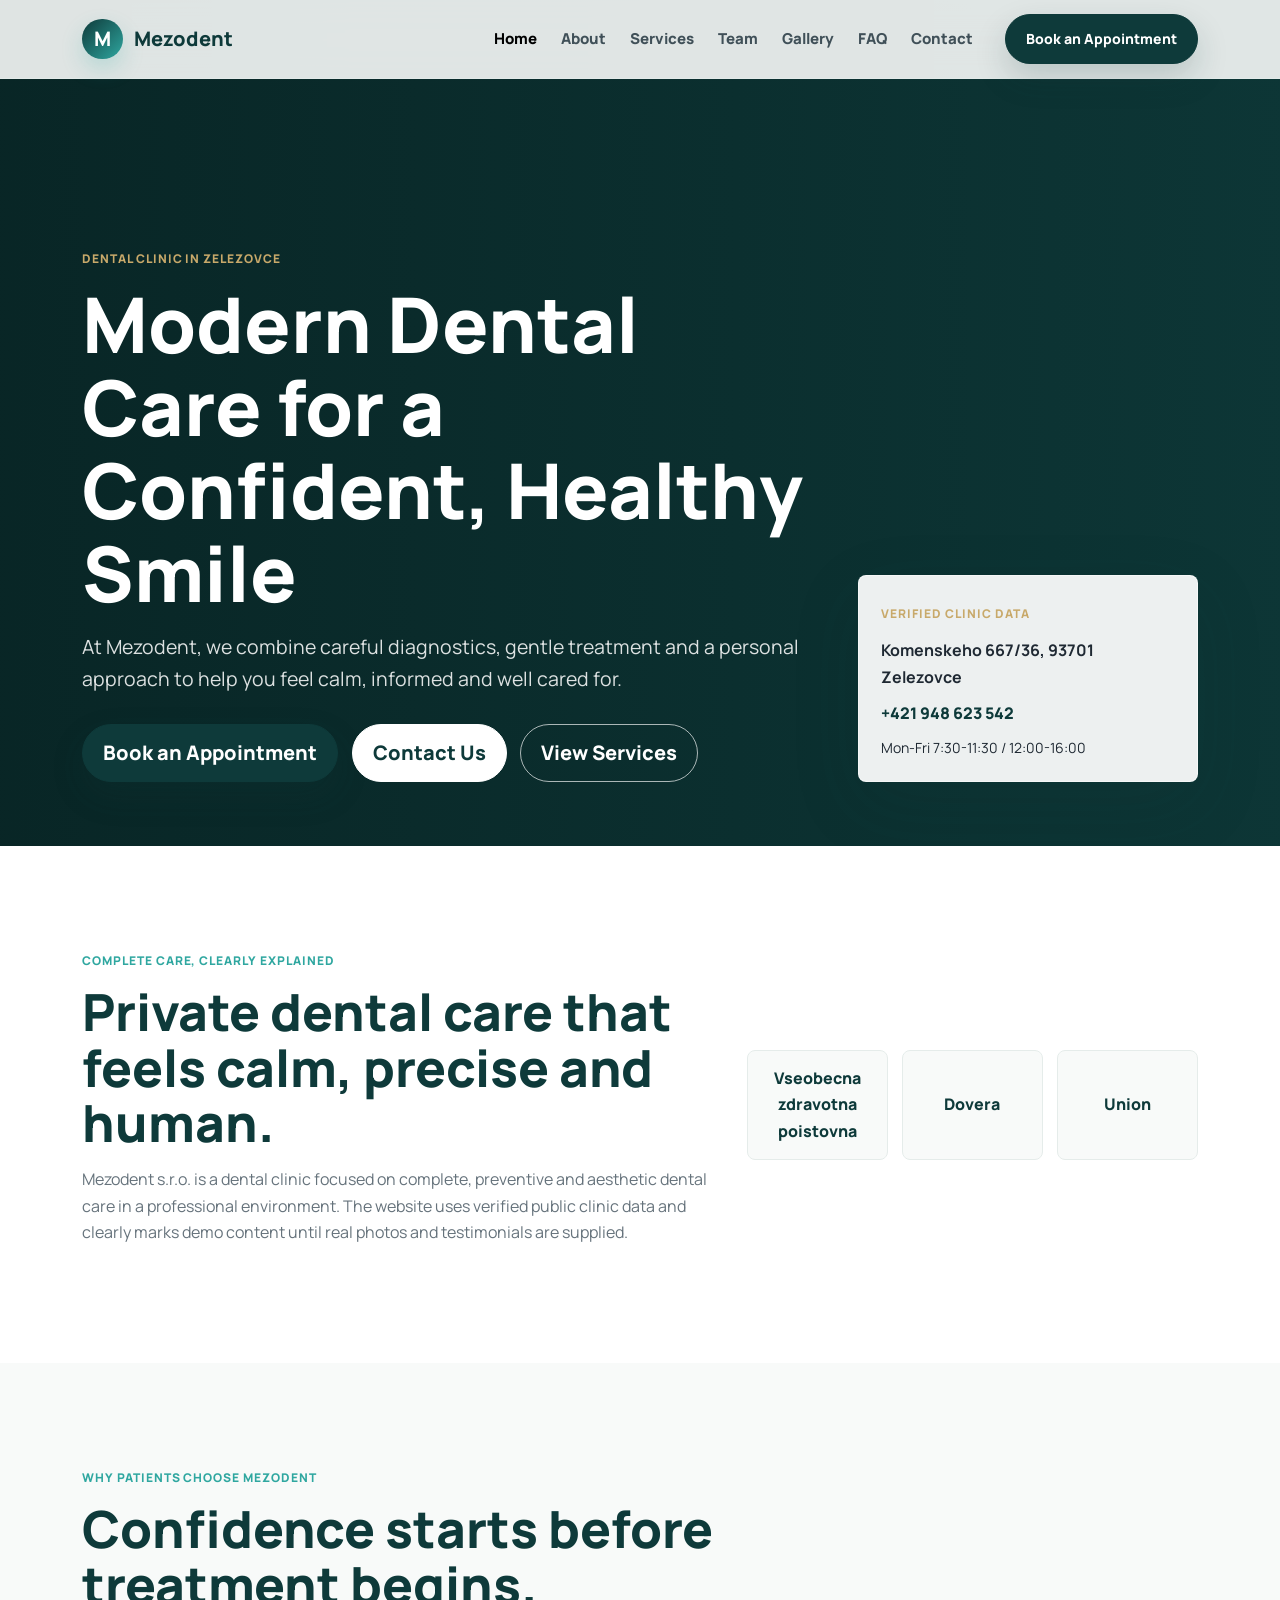
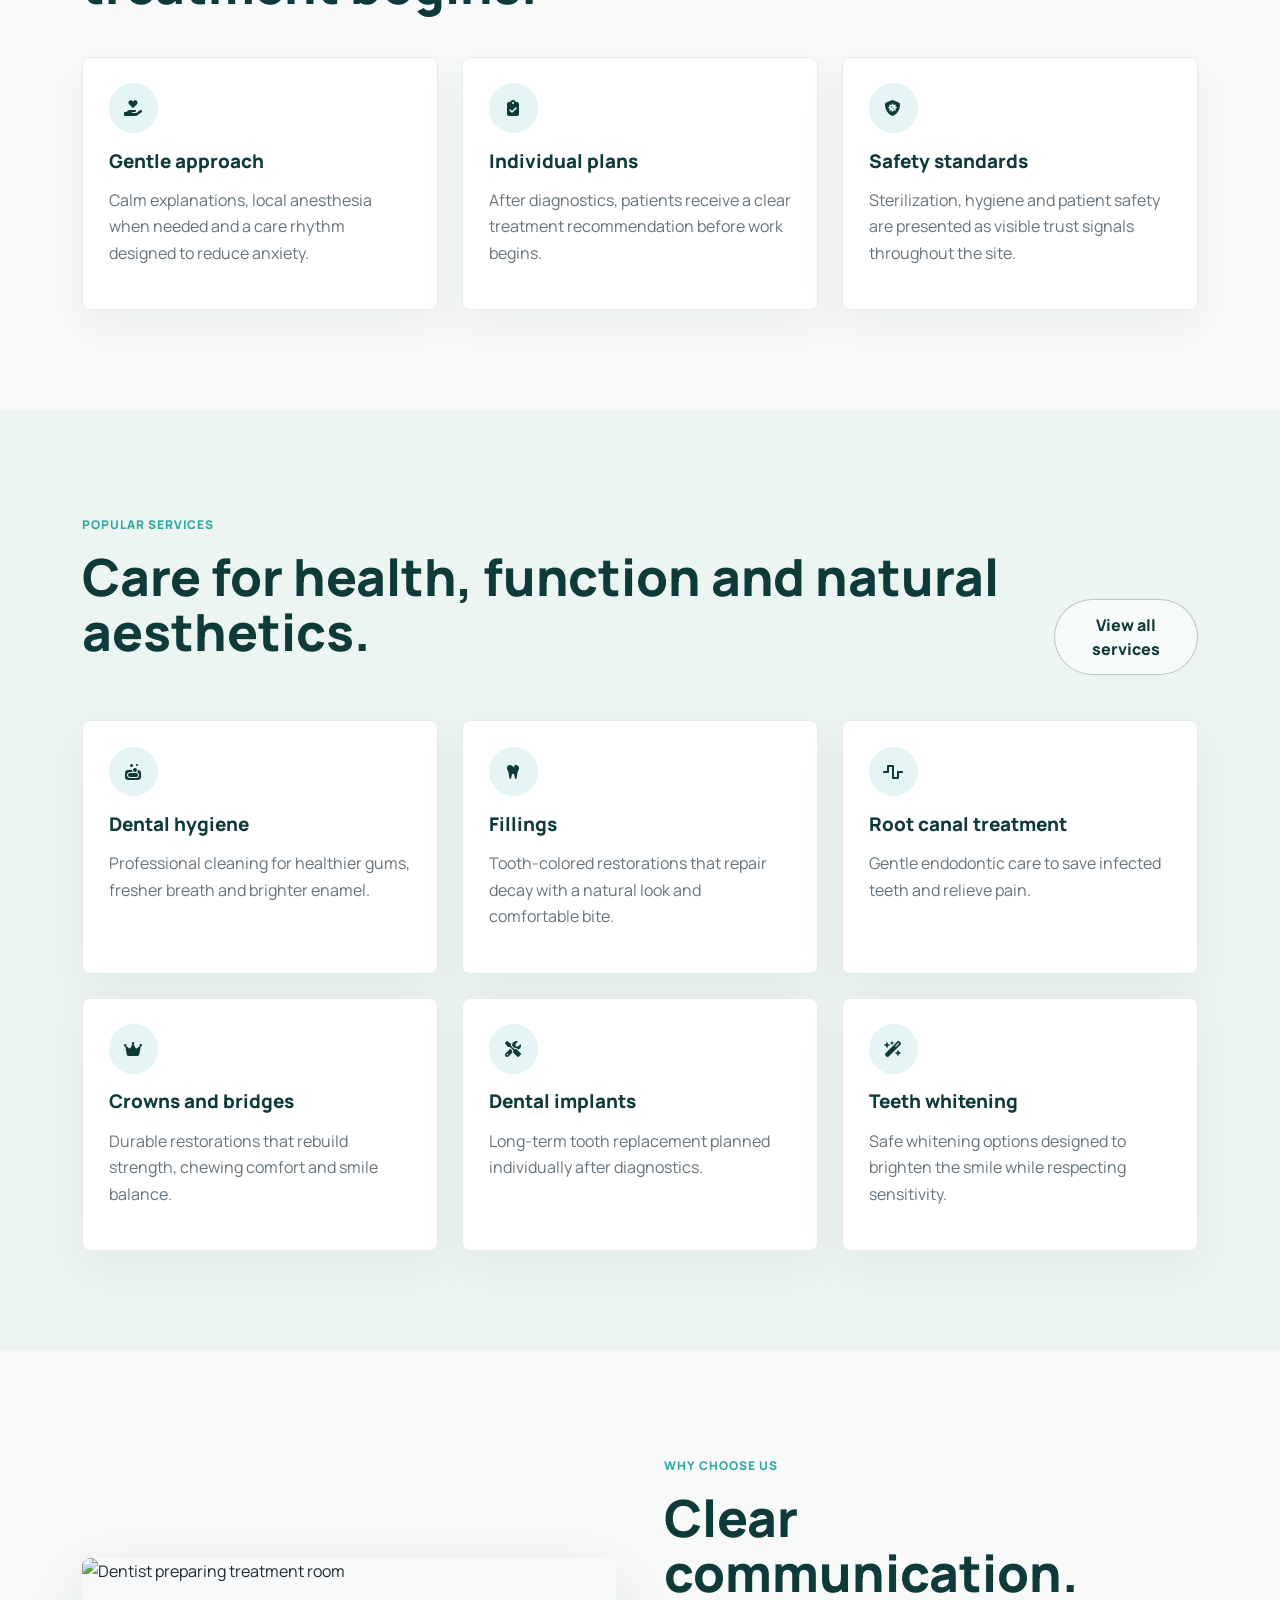
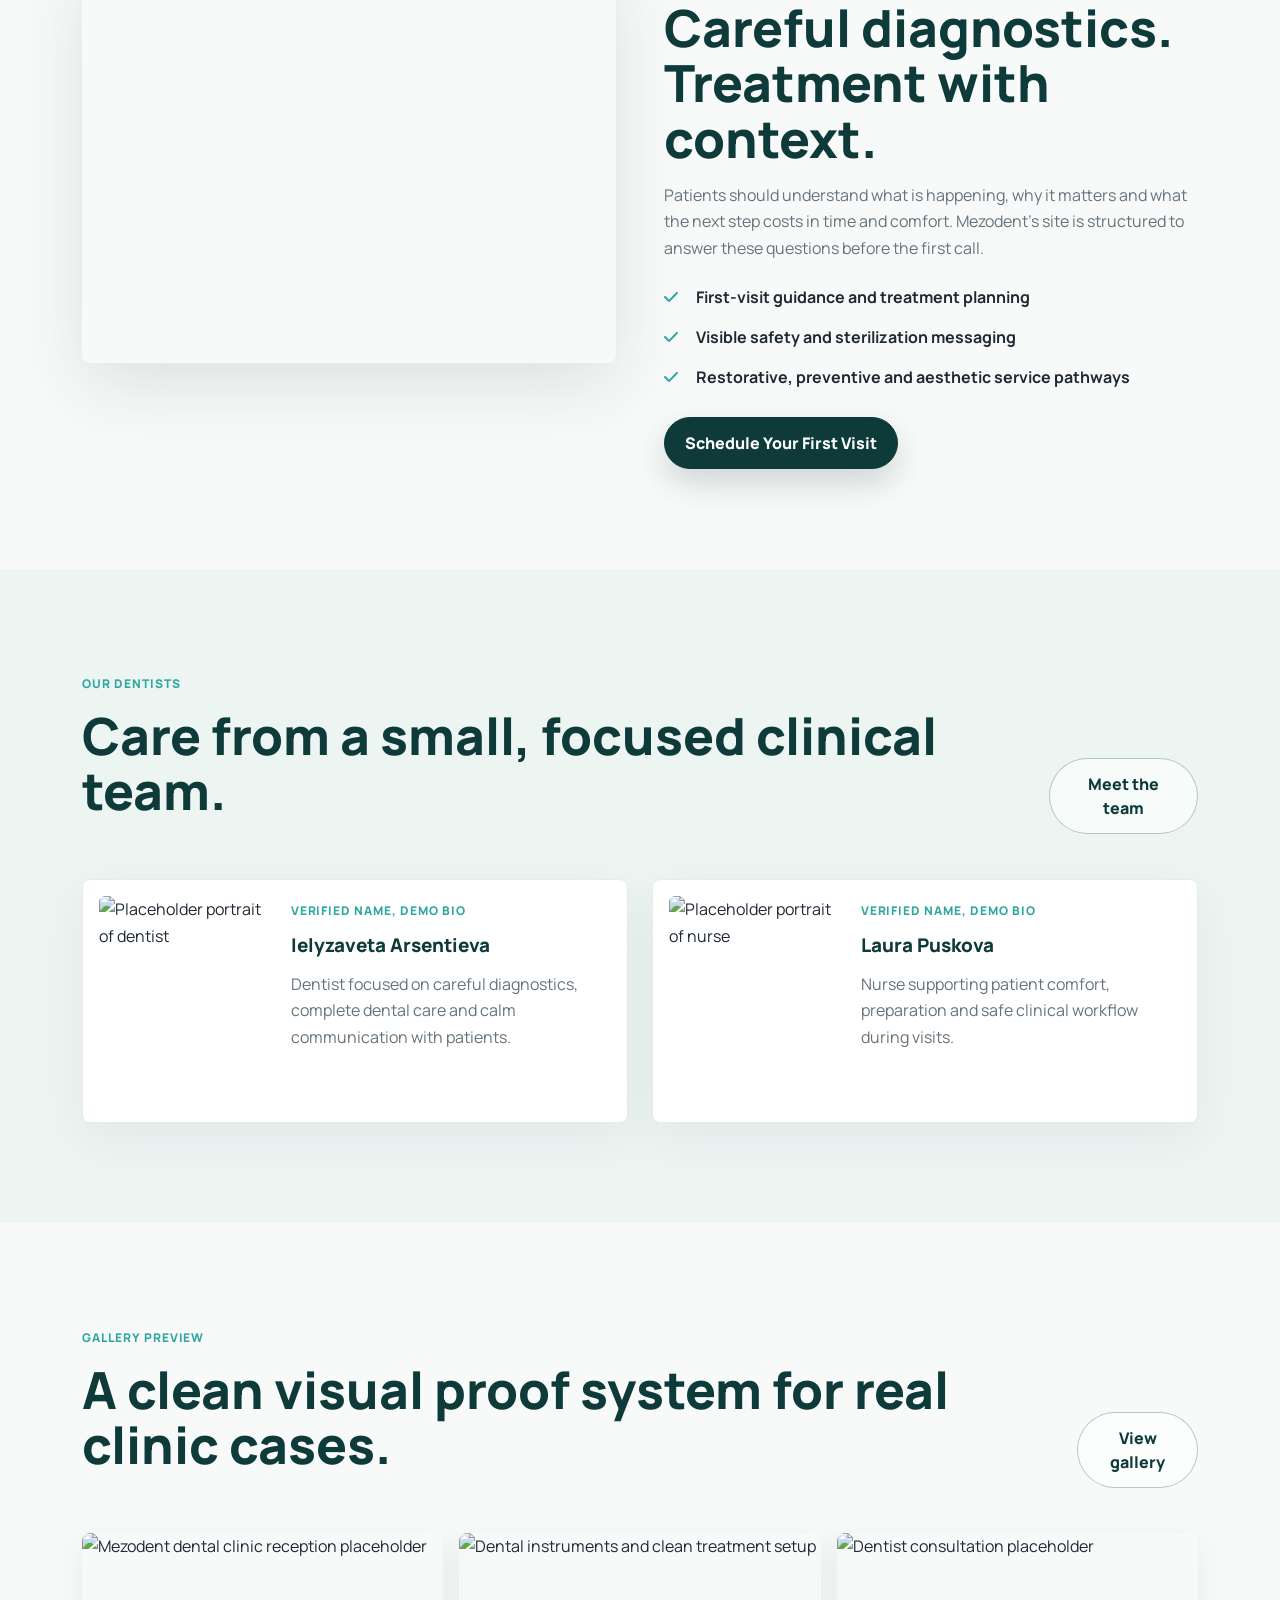
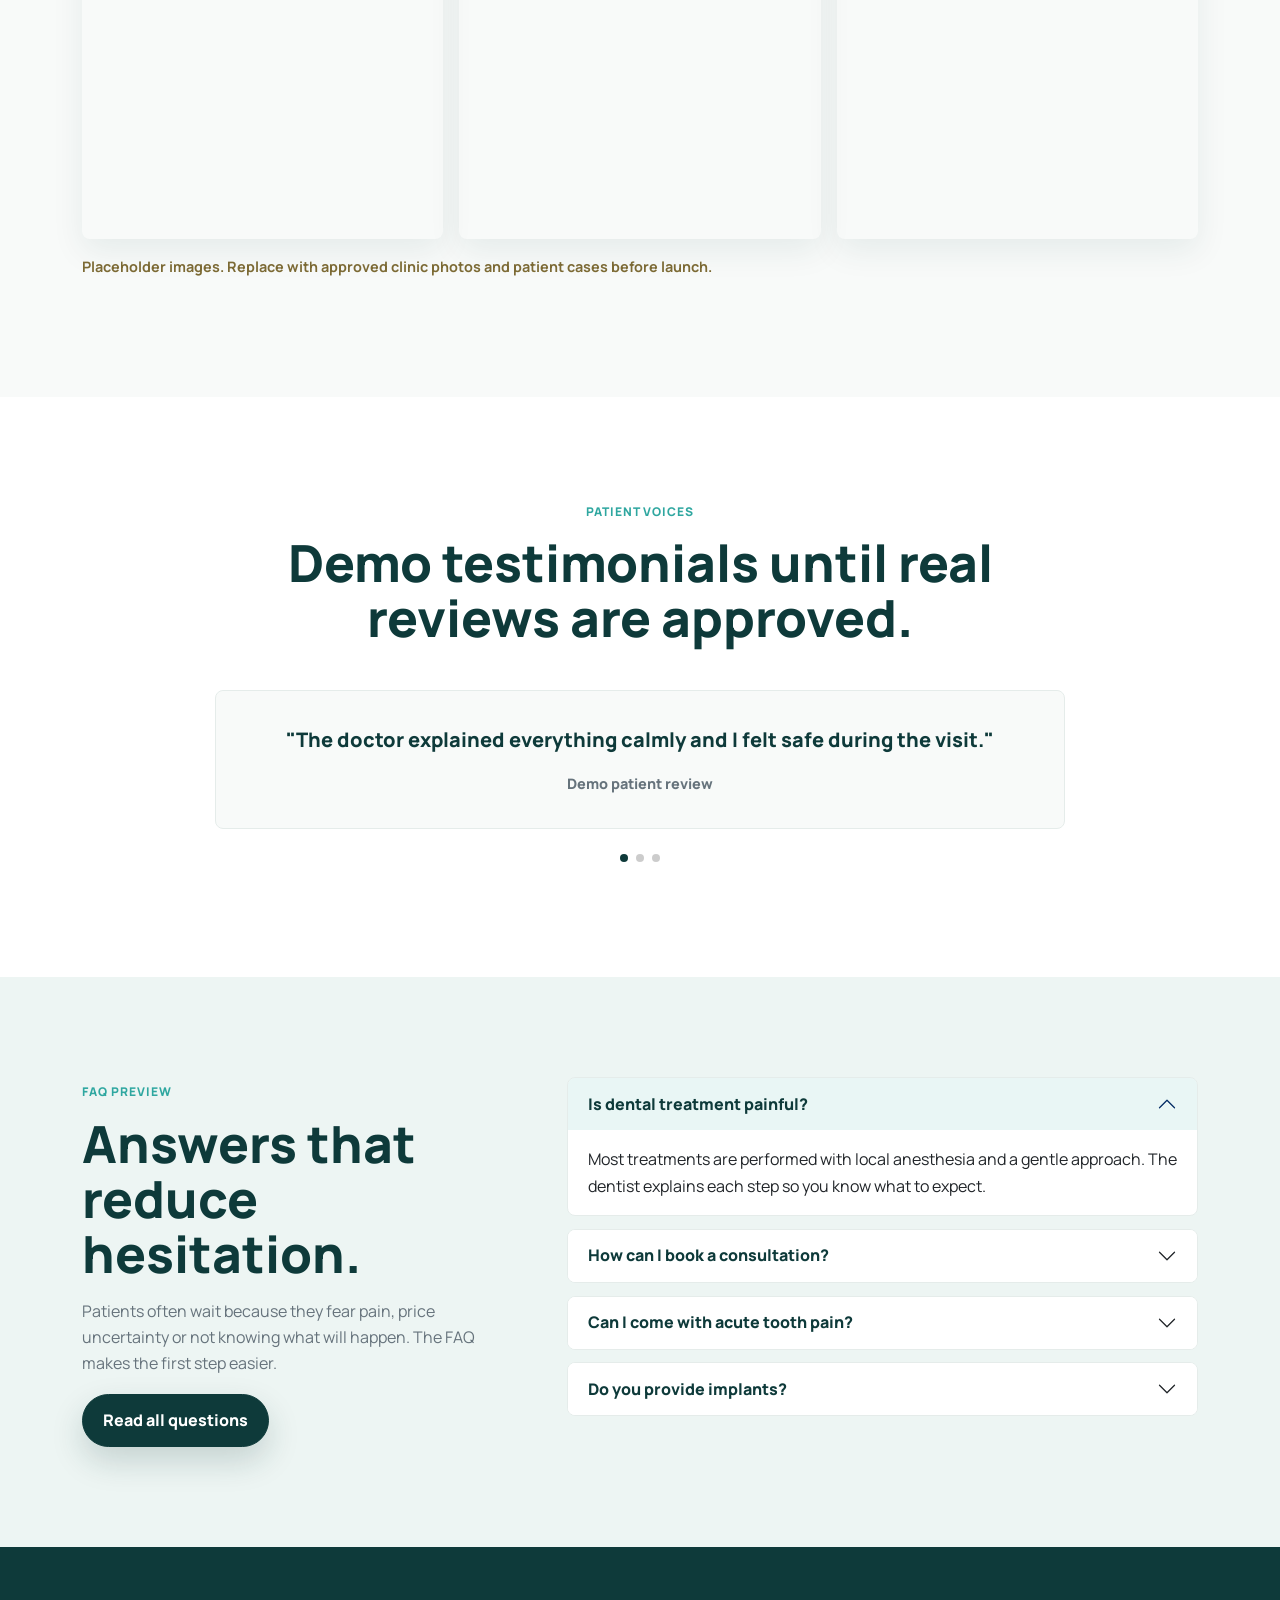
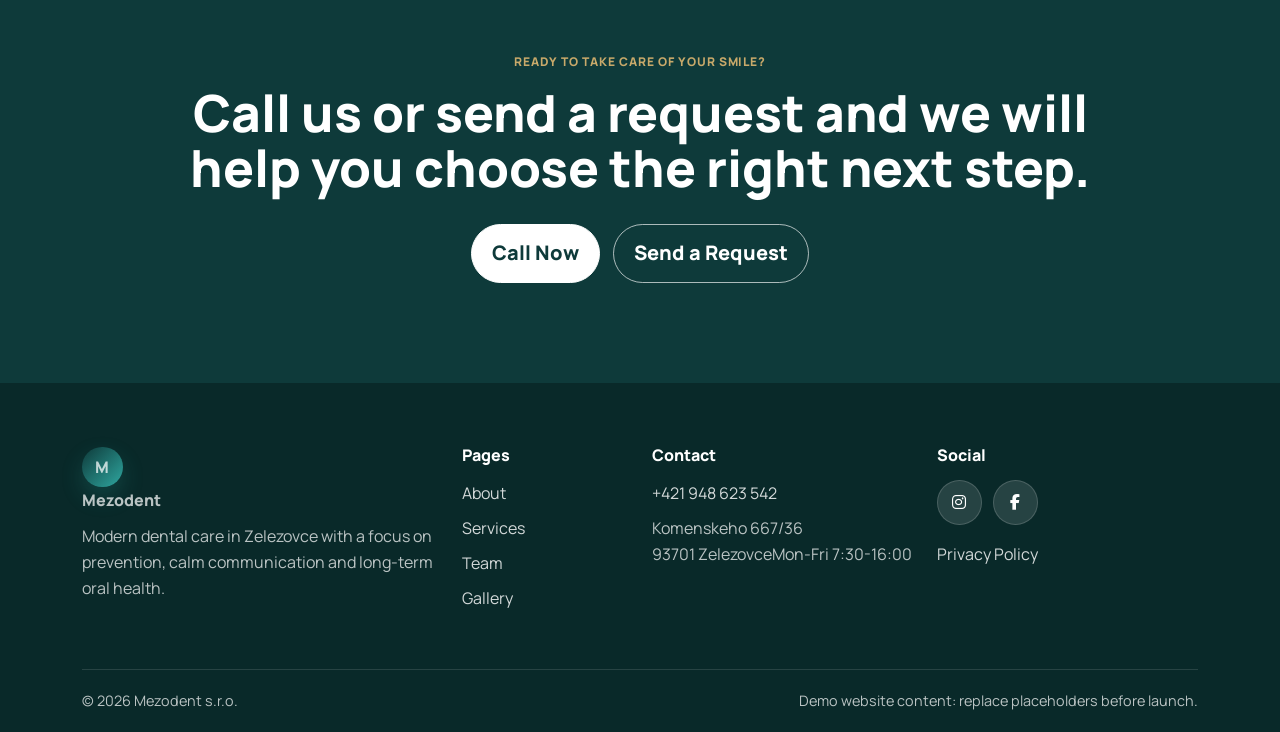
==== index.html @ a756b9d3 "init" ====
<!doctype html>
<html lang="en">
<head>
  <meta charset="utf-8">
  <meta name="viewport" content="width=device-width, initial-scale=1">
  <title>Mezodent s.r.o. | Modern Dental Clinic in Zelezovce</title>
  <meta name="description" content="Professional dental care at Mezodent s.r.o. in Zelezovce. Preventive dentistry, hygiene, fillings, root canal treatment, crowns, prosthetics and consultations. Book your appointment.">
  <meta name="keywords" content="dentist Zelezovce, dental clinic Zelezovce, Mezodent, zubar Zelezovce, dental hygiene, dental implants, root canal treatment">
  <link rel="preconnect" href="https://fonts.googleapis.com">
  <link rel="preconnect" href="https://fonts.gstatic.com" crossorigin>
  <link href="https://fonts.googleapis.com/css2?family=Manrope:wght@400;500;600;700;800&family=Playfair+Display:wght@600;700&display=swap" rel="stylesheet">
  <link href="https://cdn.jsdelivr.net/npm/bootstrap@5.3.3/dist/css/bootstrap.min.css" rel="stylesheet">
  <link href="https://cdnjs.cloudflare.com/ajax/libs/font-awesome/6.5.2/css/all.min.css" rel="stylesheet">
  <link href="https://unpkg.com/aos@2.3.1/dist/aos.css" rel="stylesheet">
  <link href="https://cdn.jsdelivr.net/npm/swiper@11/swiper-bundle.min.css" rel="stylesheet">
  <link href="assets/css/style.css" rel="stylesheet">
  <script type="application/ld+json">
  {
    "@context": "https://schema.org",
    "@type": "Dentist",
    "name": "Mezodent s.r.o.",
    "image": "https://images.unsplash.com/photo-1629909613654-28e377c37b09?auto=format&fit=crop&w=1200&q=80",
    "telephone": "+421948623542",
    "url": "https://example.com/",
    "sameAs": [
      "https://www.instagram.com/mezodent_s.r.o/",
      "https://www.facebook.com/mezodent.sk"
    ],
    "address": {
      "@type": "PostalAddress",
      "streetAddress": "Komenskeho 667/36",
      "addressLocality": "Zelezovce",
      "postalCode": "93701",
      "addressCountry": "SK"
    },
    "openingHours": "Mo-Fr 07:30-11:30, Mo-Fr 12:00-16:00",
    "medicalSpecialty": "Dentistry"
  }
  </script>
</head>
<body>
  <nav class="navbar navbar-expand-lg fixed-top clinic-nav" aria-label="Main navigation">
    <div class="container">
      <a class="navbar-brand brand-mark" href="index.html" aria-label="Mezodent home">
        <span class="brand-icon">M</span><span>Mezodent</span>
      </a>
      <button class="navbar-toggler" type="button" data-bs-toggle="offcanvas" data-bs-target="#mobileMenu" aria-controls="mobileMenu" aria-label="Open menu">
        <span class="navbar-toggler-icon"></span>
      </button>
      <div class="collapse navbar-collapse">
        <ul class="navbar-nav ms-auto align-items-lg-center gap-lg-2">
          <li class="nav-item"><a class="nav-link active" href="index.html">Home</a></li>
          <li class="nav-item"><a class="nav-link" href="about.html">About</a></li>
          <li class="nav-item"><a class="nav-link" href="services.html">Services</a></li>
          <li class="nav-item"><a class="nav-link" href="team.html">Team</a></li>
          <li class="nav-item"><a class="nav-link" href="gallery.html">Gallery</a></li>
          <li class="nav-item"><a class="nav-link" href="faq.html">FAQ</a></li>
          <li class="nav-item"><a class="nav-link" href="contact.html">Contact</a></li>
          <li class="nav-item ms-lg-3"><a class="btn btn-primary btn-sm" href="contact.html#appointment">Book an Appointment</a></li>
        </ul>
      </div>
    </div>
  </nav>

  <div class="offcanvas offcanvas-end" tabindex="-1" id="mobileMenu" aria-labelledby="mobileMenuLabel">
    <div class="offcanvas-header">
      <h2 class="offcanvas-title h5" id="mobileMenuLabel">Mezodent</h2>
      <button type="button" class="btn-close" data-bs-dismiss="offcanvas" aria-label="Close"></button>
    </div>
    <div class="offcanvas-body mobile-links">
      <a href="index.html">Home</a><a href="about.html">About</a><a href="services.html">Services</a><a href="team.html">Team</a><a href="gallery.html">Gallery</a><a href="faq.html">FAQ</a><a href="contact.html">Contact</a>
      <a class="btn btn-primary w-100 mt-3" href="contact.html#appointment">Book an Appointment</a>
    </div>
  </div>

  <header class="hero">
    <div class="hero-media" role="img" aria-label="Bright modern dental clinic treatment room"></div>
    <div class="container hero-content">
      <div class="row align-items-end g-5">
        <div class="col-lg-8" data-aos="fade-up">
          <span class="eyebrow">Dental clinic in Zelezovce</span>
          <h1>Modern Dental Care for a Confident, Healthy Smile</h1>
          <p>At Mezodent, we combine careful diagnostics, gentle treatment and a personal approach to help you feel calm, informed and well cared for.</p>
          <div class="hero-actions">
            <a class="btn btn-primary btn-lg" href="contact.html#appointment">Book an Appointment</a>
            <a class="btn btn-light btn-lg" href="contact.html">Contact Us</a>
            <a class="btn btn-outline-light btn-lg" href="services.html">View Services</a>
          </div>
        </div>
        <div class="col-lg-4" data-aos="fade-left" data-aos-delay="150">
          <div class="hero-panel">
            <span class="panel-label">Verified clinic data</span>
            <strong>Komenskeho 667/36, 93701 Zelezovce</strong>
            <a href="tel:+421948623542">+421 948 623 542</a>
            <small>Mon-Fri 7:30-11:30 / 12:00-16:00</small>
          </div>
        </div>
      </div>
    </div>
  </header>

  <main>
    <section class="section intro-strip">
      <div class="container">
        <div class="row align-items-center g-4">
          <div class="col-lg-7" data-aos="fade-up">
            <span class="eyebrow dark">Complete care, clearly explained</span>
            <h2>Private dental care that feels calm, precise and human.</h2>
            <p>Mezodent s.r.o. is a dental clinic focused on complete, preventive and aesthetic dental care in a professional environment. The website uses verified public clinic data and clearly marks demo content until real photos and testimonials are supplied.</p>
          </div>
          <div class="col-lg-5">
            <div class="trust-row" data-aos="fade-up" data-aos-delay="100">
              <span>Vseobecna zdravotna poistovna</span>
              <span>Dovera</span>
              <span>Union</span>
            </div>
          </div>
        </div>
      </div>
    </section>

    <section class="section">
      <div class="container">
        <div class="section-heading" data-aos="fade-up">
          <span class="eyebrow dark">Why patients choose Mezodent</span>
          <h2>Confidence starts before treatment begins.</h2>
        </div>
        <div class="row g-4">
          <div class="col-md-6 col-xl-4" data-aos="fade-up"><div class="feature-card"><i class="fa-solid fa-hand-holding-heart"></i><h3>Gentle approach</h3><p>Calm explanations, local anesthesia when needed and a care rhythm designed to reduce anxiety.</p></div></div>
          <div class="col-md-6 col-xl-4" data-aos="fade-up" data-aos-delay="75"><div class="feature-card"><i class="fa-solid fa-clipboard-check"></i><h3>Individual plans</h3><p>After diagnostics, patients receive a clear treatment recommendation before work begins.</p></div></div>
          <div class="col-md-6 col-xl-4" data-aos="fade-up" data-aos-delay="150"><div class="feature-card"><i class="fa-solid fa-shield-virus"></i><h3>Safety standards</h3><p>Sterilization, hygiene and patient safety are presented as visible trust signals throughout the site.</p></div></div>
        </div>
      </div>
    </section>

    <section class="section soft-bg">
      <div class="container">
        <div class="section-heading with-action" data-aos="fade-up">
          <div>
            <span class="eyebrow dark">Popular services</span>
            <h2>Care for health, function and natural aesthetics.</h2>
          </div>
          <a class="btn btn-outline-primary" href="services.html">View all services</a>
        </div>
        <div class="row g-4">
          <div class="col-md-6 col-lg-4" data-aos="fade-up"><a class="service-card" href="services.html#dental-hygiene"><i class="fa-solid fa-soap"></i><h3>Dental hygiene</h3><p>Professional cleaning for healthier gums, fresher breath and brighter enamel.</p></a></div>
          <div class="col-md-6 col-lg-4" data-aos="fade-up" data-aos-delay="70"><a class="service-card" href="services.html#fillings"><i class="fa-solid fa-tooth"></i><h3>Fillings</h3><p>Tooth-colored restorations that repair decay with a natural look and comfortable bite.</p></a></div>
          <div class="col-md-6 col-lg-4" data-aos="fade-up" data-aos-delay="140"><a class="service-card" href="services.html#root-canal-treatment"><i class="fa-solid fa-wave-square"></i><h3>Root canal treatment</h3><p>Gentle endodontic care to save infected teeth and relieve pain.</p></a></div>
          <div class="col-md-6 col-lg-4" data-aos="fade-up"><a class="service-card" href="services.html#dental-crowns"><i class="fa-solid fa-crown"></i><h3>Crowns and bridges</h3><p>Durable restorations that rebuild strength, chewing comfort and smile balance.</p></a></div>
          <div class="col-md-6 col-lg-4" data-aos="fade-up" data-aos-delay="70"><a class="service-card" href="services.html#dental-implants"><i class="fa-solid fa-screwdriver-wrench"></i><h3>Dental implants</h3><p>Long-term tooth replacement planned individually after diagnostics.</p></a></div>
          <div class="col-md-6 col-lg-4" data-aos="fade-up" data-aos-delay="140"><a class="service-card" href="services.html#teeth-whitening"><i class="fa-solid fa-wand-magic-sparkles"></i><h3>Teeth whitening</h3><p>Safe whitening options designed to brighten the smile while respecting sensitivity.</p></a></div>
        </div>
      </div>
    </section>

    <section class="section split-section">
      <div class="container">
        <div class="row align-items-center g-5">
          <div class="col-lg-6" data-aos="fade-right">
            <img class="rounded-media" src="https://images.unsplash.com/photo-1606811971618-4486d14f3f99?auto=format&fit=crop&w=1200&q=80" alt="Dentist preparing treatment room">
          </div>
          <div class="col-lg-6" data-aos="fade-left">
            <span class="eyebrow dark">Why choose us</span>
            <h2>Clear communication. Careful diagnostics. Treatment with context.</h2>
            <p>Patients should understand what is happening, why it matters and what the next step costs in time and comfort. Mezodent's site is structured to answer these questions before the first call.</p>
            <ul class="check-list">
              <li>First-visit guidance and treatment planning</li>
              <li>Visible safety and sterilization messaging</li>
              <li>Restorative, preventive and aesthetic service pathways</li>
            </ul>
            <a class="btn btn-primary" href="contact.html#appointment">Schedule Your First Visit</a>
          </div>
        </div>
      </div>
    </section>

    <section class="section soft-bg">
      <div class="container">
        <div class="section-heading with-action" data-aos="fade-up">
          <div>
            <span class="eyebrow dark">Our dentists</span>
            <h2>Care from a small, focused clinical team.</h2>
          </div>
          <a class="btn btn-outline-primary" href="team.html">Meet the team</a>
        </div>
        <div class="row g-4">
          <div class="col-md-6" data-aos="fade-up">
            <article class="doctor-card">
              <img src="https://images.unsplash.com/photo-1622253692010-333f2da6031d?auto=format&fit=crop&w=900&q=80" alt="Placeholder portrait of dentist">
              <div><span class="tag">Verified name, demo bio</span><h3>Ielyzaveta Arsentieva</h3><p>Dentist focused on careful diagnostics, complete dental care and calm communication with patients.</p></div>
            </article>
          </div>
          <div class="col-md-6" data-aos="fade-up" data-aos-delay="90">
            <article class="doctor-card">
              <img src="https://images.unsplash.com/photo-1582750433449-648ed127bb54?auto=format&fit=crop&w=900&q=80" alt="Placeholder portrait of nurse">
              <div><span class="tag">Verified name, demo bio</span><h3>Laura Puskova</h3><p>Nurse supporting patient comfort, preparation and safe clinical workflow during visits.</p></div>
            </article>
          </div>
        </div>
      </div>
    </section>

    <section class="section">
      <div class="container">
        <div class="section-heading with-action" data-aos="fade-up">
          <div>
            <span class="eyebrow dark">Gallery preview</span>
            <h2>A clean visual proof system for real clinic cases.</h2>
          </div>
          <a class="btn btn-outline-primary" href="gallery.html">View gallery</a>
        </div>
        <div class="gallery-grid">
          <img data-aos="zoom-in" src="https://images.unsplash.com/photo-1629909613654-28e377c37b09?auto=format&fit=crop&w=800&q=80" alt="Mezodent dental clinic reception placeholder">
          <img data-aos="zoom-in" data-aos-delay="60" src="https://images.unsplash.com/photo-1588776814546-1ffcf47267a5?auto=format&fit=crop&w=800&q=80" alt="Dental instruments and clean treatment setup">
          <img data-aos="zoom-in" data-aos-delay="120" src="https://images.unsplash.com/photo-1588776813677-77aaf5595b83?auto=format&fit=crop&w=800&q=80" alt="Dentist consultation placeholder">
        </div>
        <p class="small-note mt-3">Placeholder images. Replace with approved clinic photos and patient cases before launch.</p>
      </div>
    </section>

    <section class="section testimonials-section">
      <div class="container">
        <div class="section-heading text-center" data-aos="fade-up">
          <span class="eyebrow dark">Patient voices</span>
          <h2>Demo testimonials until real reviews are approved.</h2>
        </div>
        <div class="swiper testimonialSwiper" data-aos="fade-up">
          <div class="swiper-wrapper">
            <div class="swiper-slide"><blockquote>"The doctor explained everything calmly and I felt safe during the visit." <span>Demo patient review</span></blockquote></div>
            <div class="swiper-slide"><blockquote>"Professional approach, clean clinic and clear recommendations for the next steps." <span>Demo patient review</span></blockquote></div>
            <div class="swiper-slide"><blockquote>"I appreciated the gentle care and the practical advice after treatment." <span>Demo patient review</span></blockquote></div>
          </div>
          <div class="swiper-pagination"></div>
        </div>
      </div>
    </section>

    <section class="section soft-bg">
      <div class="container">
        <div class="row g-5 align-items-start">
          <div class="col-lg-5" data-aos="fade-right">
            <span class="eyebrow dark">FAQ preview</span>
            <h2>Answers that reduce hesitation.</h2>
            <p>Patients often wait because they fear pain, price uncertainty or not knowing what will happen. The FAQ makes the first step easier.</p>
            <a class="btn btn-primary" href="faq.html">Read all questions</a>
          </div>
          <div class="col-lg-7" data-aos="fade-left">
            <div class="accordion clean-accordion" id="homeFaq">
              <div class="accordion-item"><h3 class="accordion-header"><button class="accordion-button" type="button" data-bs-toggle="collapse" data-bs-target="#hf1">Is dental treatment painful?</button></h3><div id="hf1" class="accordion-collapse collapse show" data-bs-parent="#homeFaq"><div class="accordion-body">Most treatments are performed with local anesthesia and a gentle approach. The dentist explains each step so you know what to expect.</div></div></div>
              <div class="accordion-item"><h3 class="accordion-header"><button class="accordion-button collapsed" type="button" data-bs-toggle="collapse" data-bs-target="#hf2">How can I book a consultation?</button></h3><div id="hf2" class="accordion-collapse collapse" data-bs-parent="#homeFaq"><div class="accordion-body">You can call the clinic, use the contact form, or message Mezodent via Instagram or Facebook.</div></div></div>
              <div class="accordion-item"><h3 class="accordion-header"><button class="accordion-button collapsed" type="button" data-bs-toggle="collapse" data-bs-target="#hf3">Can I come with acute tooth pain?</button></h3><div id="hf3" class="accordion-collapse collapse" data-bs-parent="#homeFaq"><div class="accordion-body">Contact the clinic as soon as possible. Urgent cases should be prioritized depending on availability.</div></div></div>
              <div class="accordion-item"><h3 class="accordion-header"><button class="accordion-button collapsed" type="button" data-bs-toggle="collapse" data-bs-target="#hf4">Do you provide implants?</button></h3><div id="hf4" class="accordion-collapse collapse" data-bs-parent="#homeFaq"><div class="accordion-body">Implant consultation can be presented, but final availability and protocol should be confirmed directly with the clinic.</div></div></div>
            </div>
          </div>
        </div>
      </div>
    </section>

    <section class="section cta-band">
      <div class="container">
        <div class="cta-box" data-aos="fade-up">
          <span class="eyebrow">Ready to take care of your smile?</span>
          <h2>Call us or send a request and we will help you choose the right next step.</h2>
          <div class="hero-actions justify-content-center">
            <a class="btn btn-light btn-lg" href="tel:+421948623542">Call Now</a>
            <a class="btn btn-outline-light btn-lg" href="contact.html#appointment">Send a Request</a>
          </div>
        </div>
      </div>
    </section>
  </main>

  <footer class="site-footer">
    <div class="container">
      <div class="row g-4">
        <div class="col-lg-4"><a class="brand-mark footer-brand" href="index.html"><span class="brand-icon">M</span><span>Mezodent</span></a><p>Modern dental care in Zelezovce with a focus on prevention, calm communication and long-term oral health.</p></div>
        <div class="col-sm-6 col-lg-2"><h3>Pages</h3><a href="about.html">About</a><a href="services.html">Services</a><a href="team.html">Team</a><a href="gallery.html">Gallery</a></div>
        <div class="col-sm-6 col-lg-3"><h3>Contact</h3><a href="tel:+421948623542">+421 948 623 542</a><span>Komenskeho 667/36<br>93701 Zelezovce</span><span>Mon-Fri 7:30-16:00</span></div>
        <div class="col-lg-3"><h3>Social</h3><div class="social-links"><a href="https://www.instagram.com/mezodent_s.r.o/" target="_blank" rel="noopener" aria-label="Instagram"><i class="fa-brands fa-instagram"></i></a><a href="https://www.facebook.com/mezodent.sk" target="_blank" rel="noopener" aria-label="Facebook"><i class="fa-brands fa-facebook-f"></i></a></div><a href="privacy.html">Privacy Policy</a></div>
      </div>
      <div class="footer-bottom"><span>&copy; <span data-year></span> Mezodent s.r.o.</span><span>Demo website content: replace placeholders before launch.</span></div>
    </div>
  </footer>

  <div class="mobile-contact-bar">
    <a href="tel:+421948623542"><i class="fa-solid fa-phone"></i> Call</a>
    <a href="contact.html#appointment"><i class="fa-solid fa-calendar-check"></i> Form</a>
    <a href="https://www.instagram.com/mezodent_s.r.o/" target="_blank" rel="noopener"><i class="fa-brands fa-instagram"></i> Instagram</a>
  </div>

  <script src="https://cdn.jsdelivr.net/npm/bootstrap@5.3.3/dist/js/bootstrap.bundle.min.js"></script>
  <script src="https://unpkg.com/aos@2.3.1/dist/aos.js"></script>
  <script src="https://cdn.jsdelivr.net/npm/swiper@11/swiper-bundle.min.js"></script>
  <script src="assets/js/main.js"></script>
</body>
</html>
---- assets/css/style.css ----
:root {
  --pearl: #f8faf9;
  --white: #ffffff;
  --teal: #0e3a3a;
  --aqua: #2fa7a0;
  --gold: #c8a96a;
  --ink: #1f2933;
  --muted: #66737c;
  --line: #e5ecea;
  --soft: #edf5f3;
  --shadow: 0 22px 70px rgba(14, 58, 58, .12);
}

* {
  box-sizing: border-box;
}

html {
  scroll-behavior: smooth;
}

body {
  margin: 0;
  font-family: "Manrope", Arial, sans-serif;
  color: var(--ink);
  background: var(--pearl);
  line-height: 1.65;
}

img {
  display: block;
  max-width: 100%;
}

a {
  color: inherit;
  text-decoration: none;
}

p {
  color: var(--muted);
  margin-bottom: 1.1rem;
}

h1,
h2,
h3 {
  color: var(--teal);
  font-weight: 800;
  line-height: 1.08;
  margin-bottom: 1rem;
}

h1 {
  font-size: clamp(2.55rem, 6vw, 5.9rem);
  letter-spacing: 0;
}

h2 {
  font-size: clamp(2rem, 4vw, 3.35rem);
}

h3 {
  font-size: 1.18rem;
}

.btn {
  border-radius: 999px;
  font-weight: 800;
  padding: .82rem 1.25rem;
  border-width: 1px;
  transition: transform .22s ease, box-shadow .22s ease, background .22s ease, border-color .22s ease;
}

.btn:hover {
  transform: translateY(-2px);
}

.btn-primary {
  --bs-btn-bg: var(--teal);
  --bs-btn-border-color: var(--teal);
  --bs-btn-hover-bg: #134b4a;
  --bs-btn-hover-border-color: #134b4a;
  box-shadow: 0 14px 32px rgba(14, 58, 58, .18);
}

.btn-outline-primary {
  --bs-btn-color: var(--teal);
  --bs-btn-border-color: rgba(14, 58, 58, .28);
  --bs-btn-hover-bg: var(--teal);
  --bs-btn-hover-border-color: var(--teal);
  background: rgba(255, 255, 255, .58);
}

.btn-light {
  --bs-btn-bg: #ffffff;
  --bs-btn-border-color: #ffffff;
  --bs-btn-color: var(--teal);
}

.btn-outline-light {
  color: #fff;
  border-color: rgba(255, 255, 255, .66);
}

.clinic-nav {
  background: rgba(248, 250, 249, .9);
  backdrop-filter: blur(18px);
  border-bottom: 1px solid rgba(229, 236, 234, .86);
  padding: .85rem 0;
}

.brand-mark {
  display: inline-flex;
  align-items: center;
  gap: .7rem;
  font-weight: 900;
  color: var(--teal);
}

.brand-icon {
  display: grid;
  place-items: center;
  width: 2.55rem;
  height: 2.55rem;
  border-radius: 50%;
  color: var(--white);
  background: linear-gradient(135deg, var(--teal), var(--aqua));
  box-shadow: 0 10px 22px rgba(47, 167, 160, .22);
}

.nav-link {
  color: #405058;
  font-weight: 800;
  font-size: .94rem;
}

.nav-link:hover,
.nav-link.active {
  color: var(--teal);
}

.mobile-links {
  display: grid;
  gap: .95rem;
}

.mobile-links a {
  font-weight: 800;
  color: var(--teal);
}

.hero {
  min-height: 94vh;
  position: relative;
  display: flex;
  align-items: flex-end;
  padding: 8rem 0 4rem;
  overflow: hidden;
  background: var(--teal);
}

.hero-media {
  position: absolute;
  inset: 0;
  background:
    linear-gradient(90deg, rgba(8, 36, 36, .92) 0%, rgba(8, 36, 36, .6) 44%, rgba(8, 36, 36, .18) 100%),
    url("https://images.unsplash.com/photo-1629909613654-28e377c37b09?auto=format&fit=crop&w=2200&q=82") center/cover no-repeat;
  transform: scale(1.02);
}

.hero-content {
  position: relative;
  z-index: 1;
}

.hero h1 {
  color: #fff;
  max-width: 960px;
}

.hero p {
  max-width: 760px;
  color: rgba(255, 255, 255, .86);
  font-size: 1.22rem;
}

.hero-actions {
  display: flex;
  flex-wrap: wrap;
  gap: .85rem;
  margin-top: 1.8rem;
}

.hero-panel {
  background: rgba(255, 255, 255, .93);
  border: 1px solid rgba(255, 255, 255, .55);
  border-radius: 8px;
  padding: 1.4rem;
  box-shadow: var(--shadow);
}

.hero-panel strong,
.hero-panel a,
.hero-panel small {
  display: block;
}

.hero-panel a {
  color: var(--teal);
  font-weight: 900;
  margin: .6rem 0;
}

.panel-label,
.eyebrow,
.tag {
  display: inline-flex;
  align-items: center;
  gap: .45rem;
  color: var(--gold);
  font-weight: 900;
  text-transform: uppercase;
  letter-spacing: .08em;
  font-size: .75rem;
  margin-bottom: .85rem;
}

.eyebrow.dark,
.tag {
  color: var(--aqua);
}

.section {
  padding: 6.25rem 0;
}

.page-main {
  padding-top: 4.5rem;
}

.page-hero {
  padding: 7.5rem 0 4.5rem;
  background:
    linear-gradient(135deg, rgba(248, 250, 249, .94), rgba(237, 245, 243, .92)),
    url("https://images.unsplash.com/photo-1606811841689-23dfddce3e95?auto=format&fit=crop&w=1800&q=78") center/cover no-repeat;
  border-bottom: 1px solid var(--line);
}

.page-hero .container {
  max-width: 920px;
}

.page-hero p {
  font-size: 1.12rem;
  max-width: 760px;
}

.soft-bg {
  background: var(--soft);
}

.intro-strip {
  background: var(--white);
}

.section-heading {
  max-width: 850px;
  margin-bottom: 2.8rem;
}

.section-heading.text-center {
  margin-left: auto;
  margin-right: auto;
}

.section-heading.with-action {
  display: flex;
  align-items: end;
  justify-content: space-between;
  gap: 1.5rem;
  max-width: none;
}

.trust-row {
  display: grid;
  grid-template-columns: repeat(3, 1fr);
  gap: .85rem;
}

.trust-row span {
  min-height: 74px;
  display: grid;
  place-items: center;
  text-align: center;
  padding: .9rem;
  background: var(--pearl);
  border: 1px solid var(--line);
  border-radius: 8px;
  color: var(--teal);
  font-weight: 900;
}

.feature-card,
.service-card,
.doctor-card,
.team-profile,
.contact-card,
.appointment-form,
.policy-card {
  background: var(--white);
  border: 1px solid var(--line);
  border-radius: 8px;
  box-shadow: 0 16px 50px rgba(14, 58, 58, .06);
}

.feature-card,
.service-card {
  height: 100%;
  padding: 1.6rem;
}

.feature-card i,
.service-card i,
.services-list i {
  width: 3.1rem;
  height: 3.1rem;
  display: grid;
  place-items: center;
  border-radius: 50%;
  color: var(--teal);
  background: rgba(47, 167, 160, .12);
  margin-bottom: 1.1rem;
}

.feature-card.compact {
  padding: 1.35rem;
}

.service-card {
  display: block;
  transition: transform .22s ease, box-shadow .22s ease, border-color .22s ease;
}

.service-card:hover {
  transform: translateY(-6px);
  border-color: rgba(47, 167, 160, .38);
  box-shadow: var(--shadow);
}

.rounded-media {
  width: 100%;
  border-radius: 8px;
  aspect-ratio: 1.08 / .82;
  object-fit: cover;
  box-shadow: var(--shadow);
}

.check-list {
  list-style: none;
  padding: 0;
  margin: 1.4rem 0 1.7rem;
  display: grid;
  gap: .85rem;
}

.check-list li {
  position: relative;
  padding-left: 2rem;
  color: var(--ink);
  font-weight: 700;
}

.check-list li::before {
  content: "\f00c";
  font-family: "Font Awesome 6 Free";
  font-weight: 900;
  color: var(--aqua);
  position: absolute;
  left: 0;
  top: .05rem;
}

.doctor-card {
  display: grid;
  grid-template-columns: 170px 1fr;
  gap: 1.35rem;
  padding: 1rem;
  height: 100%;
}

.doctor-card img {
  height: 100%;
  min-height: 210px;
  width: 100%;
  object-fit: cover;
  border-radius: 6px;
}

.gallery-grid {
  display: grid;
  grid-template-columns: repeat(3, 1fr);
  gap: 1rem;
}

.gallery-grid.large {
  grid-template-columns: repeat(3, 1fr);
}

.gallery-grid img {
  width: 100%;
  aspect-ratio: 1.18 / 1;
  object-fit: cover;
  border-radius: 8px;
  box-shadow: 0 12px 32px rgba(14, 58, 58, .08);
}

.small-note {
  color: #7d6b35;
  font-size: .9rem;
  font-weight: 700;
}

.testimonials-section {
  background: #fff;
}

.testimonialSwiper {
  padding: 0 0 3rem;
}

blockquote {
  margin: 0 auto;
  max-width: 850px;
  background: var(--pearl);
  border: 1px solid var(--line);
  border-radius: 8px;
  padding: 2rem;
  text-align: center;
  color: var(--teal);
  font-size: 1.25rem;
  font-weight: 800;
}

blockquote span {
  display: block;
  margin-top: 1rem;
  color: var(--muted);
  font-size: .9rem;
}

.swiper-pagination-bullet-active {
  background: var(--teal);
}

.clean-accordion {
  display: grid;
  gap: .8rem;
}

.clean-accordion .accordion-item {
  border: 1px solid var(--line);
  border-radius: 8px;
  overflow: hidden;
  background: #fff;
}

.clean-accordion .accordion-button {
  font-weight: 900;
  color: var(--teal);
  background: #fff;
  box-shadow: none;
}

.clean-accordion .accordion-button:not(.collapsed) {
  background: rgba(47, 167, 160, .1);
}

.faq-wide {
  max-width: 980px;
  margin: 0 auto;
}

.cta-band {
  background: var(--teal);
  color: #fff;
}

.cta-box {
  text-align: center;
  max-width: 900px;
  margin: 0 auto;
}

.cta-box h2,
.cta-box p {
  color: #fff;
}

.site-footer {
  background: #092929;
  color: rgba(255, 255, 255, .78);
  padding: 4rem 0 1.2rem;
}

.site-footer h3 {
  color: #fff;
  font-size: 1rem;
}

.site-footer p,
.site-footer span {
  color: rgba(255, 255, 255, .72);
}

.site-footer a {
  display: block;
  color: rgba(255, 255, 255, .82);
  margin-bottom: .55rem;
}

.footer-brand {
  color: #fff;
  margin-bottom: 1rem;
}

.social-links {
  display: flex;
  align-items: center;
  gap: .7rem;
  margin: .8rem 0 1rem;
}

.social-links a {
  display: grid;
  place-items: center;
  width: 2.8rem;
  height: 2.8rem;
  color: #fff;
  background: rgba(255, 255, 255, .12);
  border: 1px solid rgba(255, 255, 255, .16);
  border-radius: 50%;
  margin: 0;
}

.footer-bottom {
  display: flex;
  justify-content: space-between;
  gap: 1rem;
  flex-wrap: wrap;
  border-top: 1px solid rgba(255, 255, 255, .12);
  padding-top: 1.2rem;
  margin-top: 3rem;
  font-size: .9rem;
}

.footer-bottom.top-only {
  margin-top: 0;
}

.service-tags {
  display: flex;
  flex-wrap: wrap;
  gap: .7rem;
  margin-bottom: 2rem;
}

.service-tags a {
  border-radius: 999px;
  border: 1px solid var(--line);
  background: #fff;
  color: var(--teal);
  font-weight: 900;
  padding: .72rem 1rem;
}

.services-list {
  display: grid;
  grid-template-columns: repeat(2, minmax(0, 1fr));
  gap: 1rem;
}

.services-list article {
  display: grid;
  grid-template-columns: auto 1fr;
  gap: 1rem;
  background: #fff;
  border: 1px solid var(--line);
  border-radius: 8px;
  padding: 1.35rem;
}

.services-list article h2 {
  font-size: 1.25rem;
}

.services-list article a {
  color: var(--aqua);
  font-weight: 900;
}

.team-profile {
  display: grid;
  grid-template-columns: 220px 1fr;
  gap: 1.5rem;
  padding: 1.1rem;
  height: 100%;
}

.team-profile img {
  height: 100%;
  min-height: 360px;
  width: 100%;
  object-fit: cover;
  border-radius: 6px;
}

.role {
  color: var(--gold);
  font-weight: 900;
}

.timeline {
  display: grid;
  gap: 1rem;
}

.timeline div {
  display: grid;
  grid-template-columns: 60px 1fr;
  gap: 1rem;
  padding: 1.25rem;
  background: #fff;
  border: 1px solid var(--line);
  border-radius: 8px;
}

.timeline span {
  color: var(--gold);
  font-weight: 900;
  font-size: 1.1rem;
}

.timeline h3,
.timeline p {
  margin-bottom: .2rem;
}

.comparison {
  position: relative;
  overflow: hidden;
  border-radius: 8px;
  box-shadow: var(--shadow);
}

.comparison img {
  width: 100%;
  aspect-ratio: 1.35 / .82;
  object-fit: cover;
}

.comparison-after {
  position: absolute;
  inset: 0;
  clip-path: inset(0 calc(100% - var(--position)) 0 0);
}

.comparison input {
  position: absolute;
  left: 5%;
  right: 5%;
  bottom: 1rem;
  width: 90%;
  accent-color: var(--gold);
}

.contact-card,
.appointment-form,
.policy-card {
  padding: 1.6rem;
}

.contact-card p {
  display: flex;
  gap: .75rem;
  align-items: flex-start;
}

.contact-card i {
  color: var(--aqua);
  margin-top: .28rem;
}

.contact-card small {
  color: var(--gold);
  font-weight: 800;
  margin-left: .35rem;
}

.map-placeholder {
  min-height: 260px;
  display: grid;
  place-items: center;
  text-align: center;
  margin-top: 1rem;
  border-radius: 8px;
  border: 1px dashed rgba(14, 58, 58, .28);
  color: var(--teal);
  font-weight: 900;
  background:
    linear-gradient(45deg, rgba(47, 167, 160, .12), rgba(200, 169, 106, .11)),
    var(--pearl);
}

.appointment-form label {
  display: block;
  color: var(--teal);
  font-weight: 900;
  margin-bottom: .45rem;
}

.appointment-form input,
.appointment-form select,
.appointment-form textarea {
  width: 100%;
  border: 1px solid var(--line);
  border-radius: 8px;
  padding: .9rem 1rem;
  color: var(--ink);
  background: var(--pearl);
  outline: none;
  transition: border-color .2s ease, box-shadow .2s ease;
}

.appointment-form input:focus,
.appointment-form select:focus,
.appointment-form textarea:focus {
  border-color: var(--aqua);
  box-shadow: 0 0 0 .22rem rgba(47, 167, 160, .13);
}

.appointment-form .is-invalid {
  border-color: #b54747;
}

.field-error {
  display: block;
  min-height: 1.2rem;
  color: #b54747;
  font-weight: 800;
  font-size: .82rem;
  margin-top: .3rem;
}

.form-status {
  border-radius: 8px;
  font-weight: 800;
  margin-bottom: 1rem;
}

.form-status.success {
  color: #0d5d42;
  background: #e8f7ef;
  padding: .9rem 1rem;
}

.form-status.error {
  color: #8d2e2e;
  background: #fdecec;
  padding: .9rem 1rem;
}

.policy-card {
  max-width: 900px;
  margin: 0 auto;
}

.policy-card h2 {
  font-size: 1.35rem;
  margin-top: 1.8rem;
}

.policy-card h2:first-child {
  margin-top: 0;
}

.mobile-contact-bar {
  display: none;
}

@media (max-width: 991px) {
  .hero {
    min-height: auto;
    padding: 8rem 0 3.5rem;
  }

  .hero-media {
    background:
      linear-gradient(180deg, rgba(8, 36, 36, .78) 0%, rgba(8, 36, 36, .8) 100%),
      url("https://images.unsplash.com/photo-1629909613654-28e377c37b09?auto=format&fit=crop&w=1600&q=80") center/cover no-repeat;
  }

  .section {
    padding: 4.5rem 0;
  }

  .section-heading.with-action {
    align-items: flex-start;
    flex-direction: column;
  }

  .trust-row,
  .gallery-grid,
  .gallery-grid.large,
  .services-list {
    grid-template-columns: 1fr 1fr;
  }

  .team-profile {
    grid-template-columns: 1fr;
  }

  .team-profile img {
    min-height: 320px;
  }
}

@media (max-width: 767px) {
  body {
    padding-bottom: 4.1rem;
  }

  .page-main {
    padding-top: 4rem;
  }

  .page-hero {
    padding: 5.8rem 0 3.2rem;
  }

  .hero-actions .btn,
  .page-hero .btn {
    width: 100%;
  }

  .trust-row,
  .gallery-grid,
  .gallery-grid.large,
  .services-list {
    grid-template-columns: 1fr;
  }

  .doctor-card,
  .services-list article {
    grid-template-columns: 1fr;
  }

  .doctor-card img {
    min-height: 280px;
  }

  .timeline div {
    grid-template-columns: 1fr;
  }

  .site-footer {
    padding-bottom: 5.4rem;
  }

  .footer-bottom {
    flex-direction: column;
  }

  .mobile-contact-bar {
    position: fixed;
    z-index: 1050;
    left: .75rem;
    right: .75rem;
    bottom: .75rem;
    display: grid;
    grid-template-columns: repeat(3, 1fr);
    overflow: hidden;
    border-radius: 999px;
    background: var(--teal);
    box-shadow: 0 18px 45px rgba(14, 58, 58, .28);
  }

  .mobile-contact-bar a {
    display: grid;
    place-items: center;
    gap: .16rem;
    min-height: 3.35rem;
    color: #fff;
    font-size: .78rem;
    font-weight: 900;
    border-right: 1px solid rgba(255, 255, 255, .14);
  }

  .mobile-contact-bar a:last-child {
    border-right: 0;
  }
}
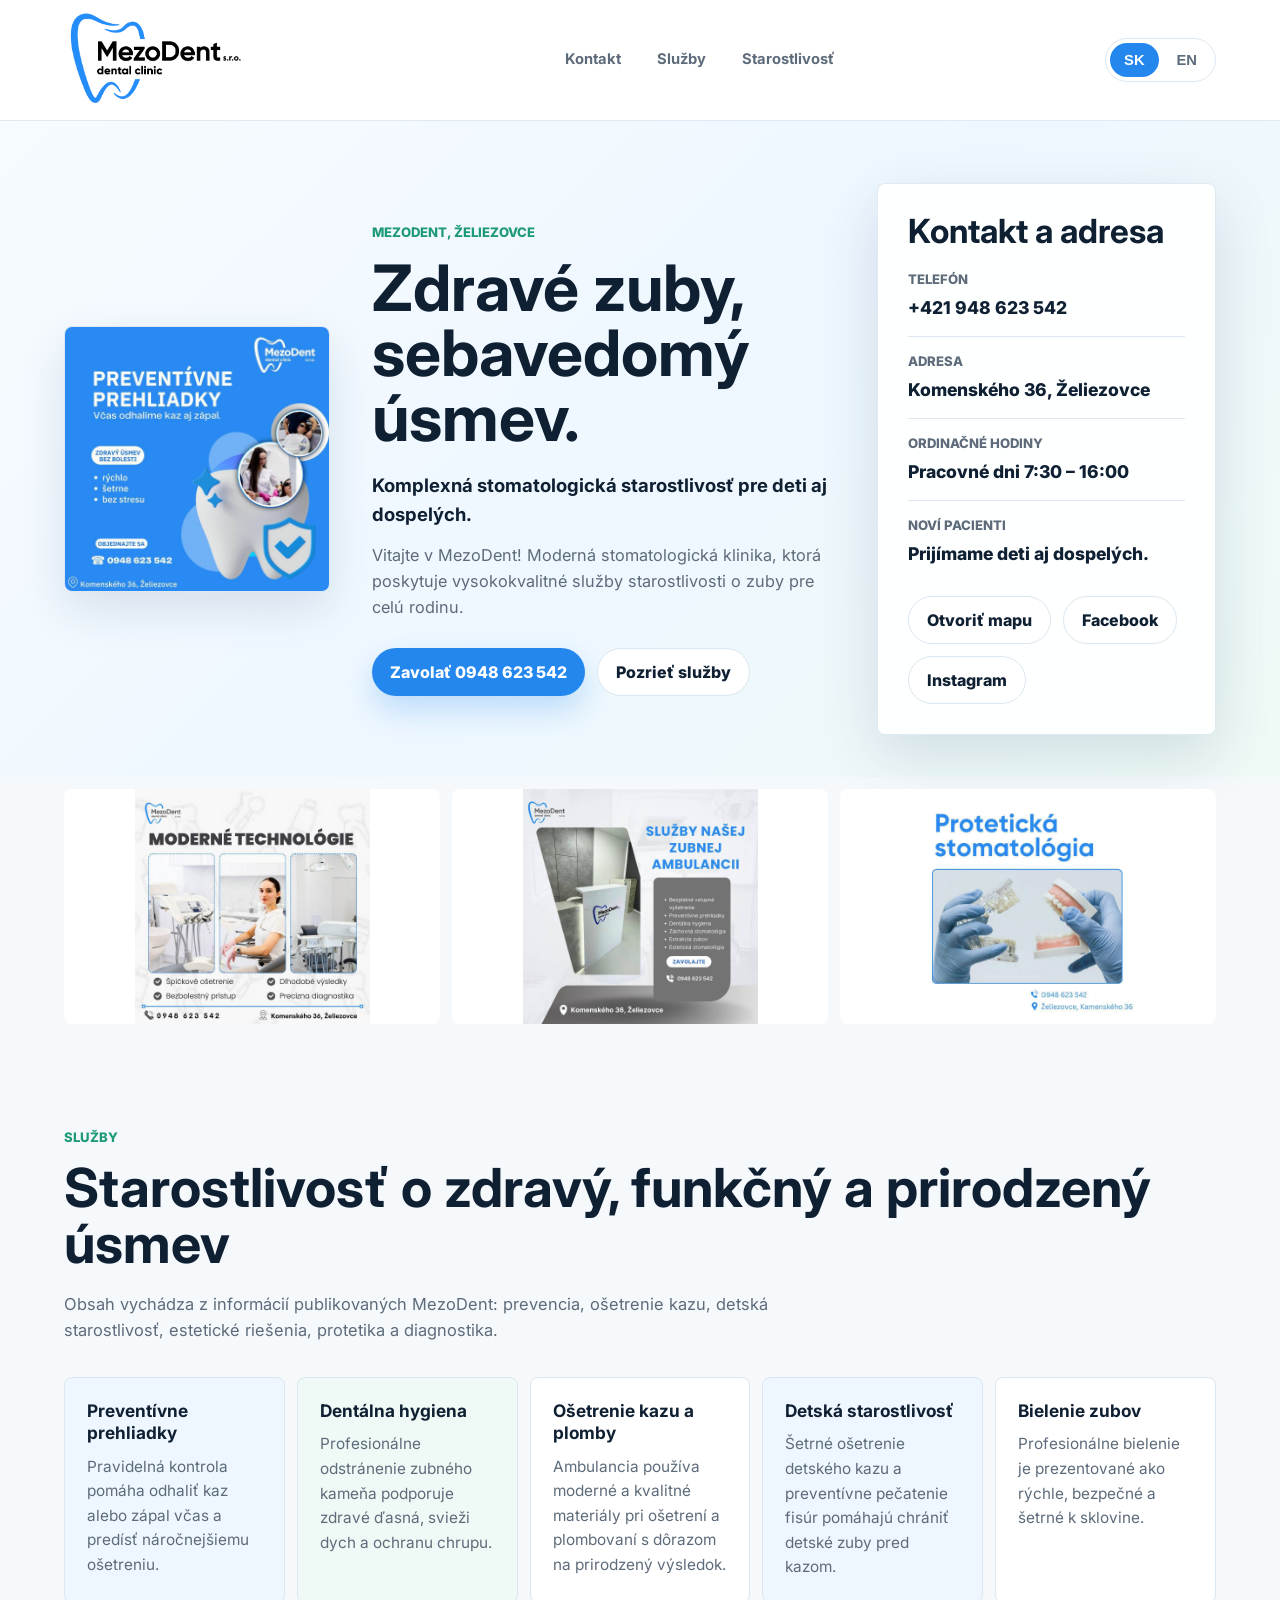
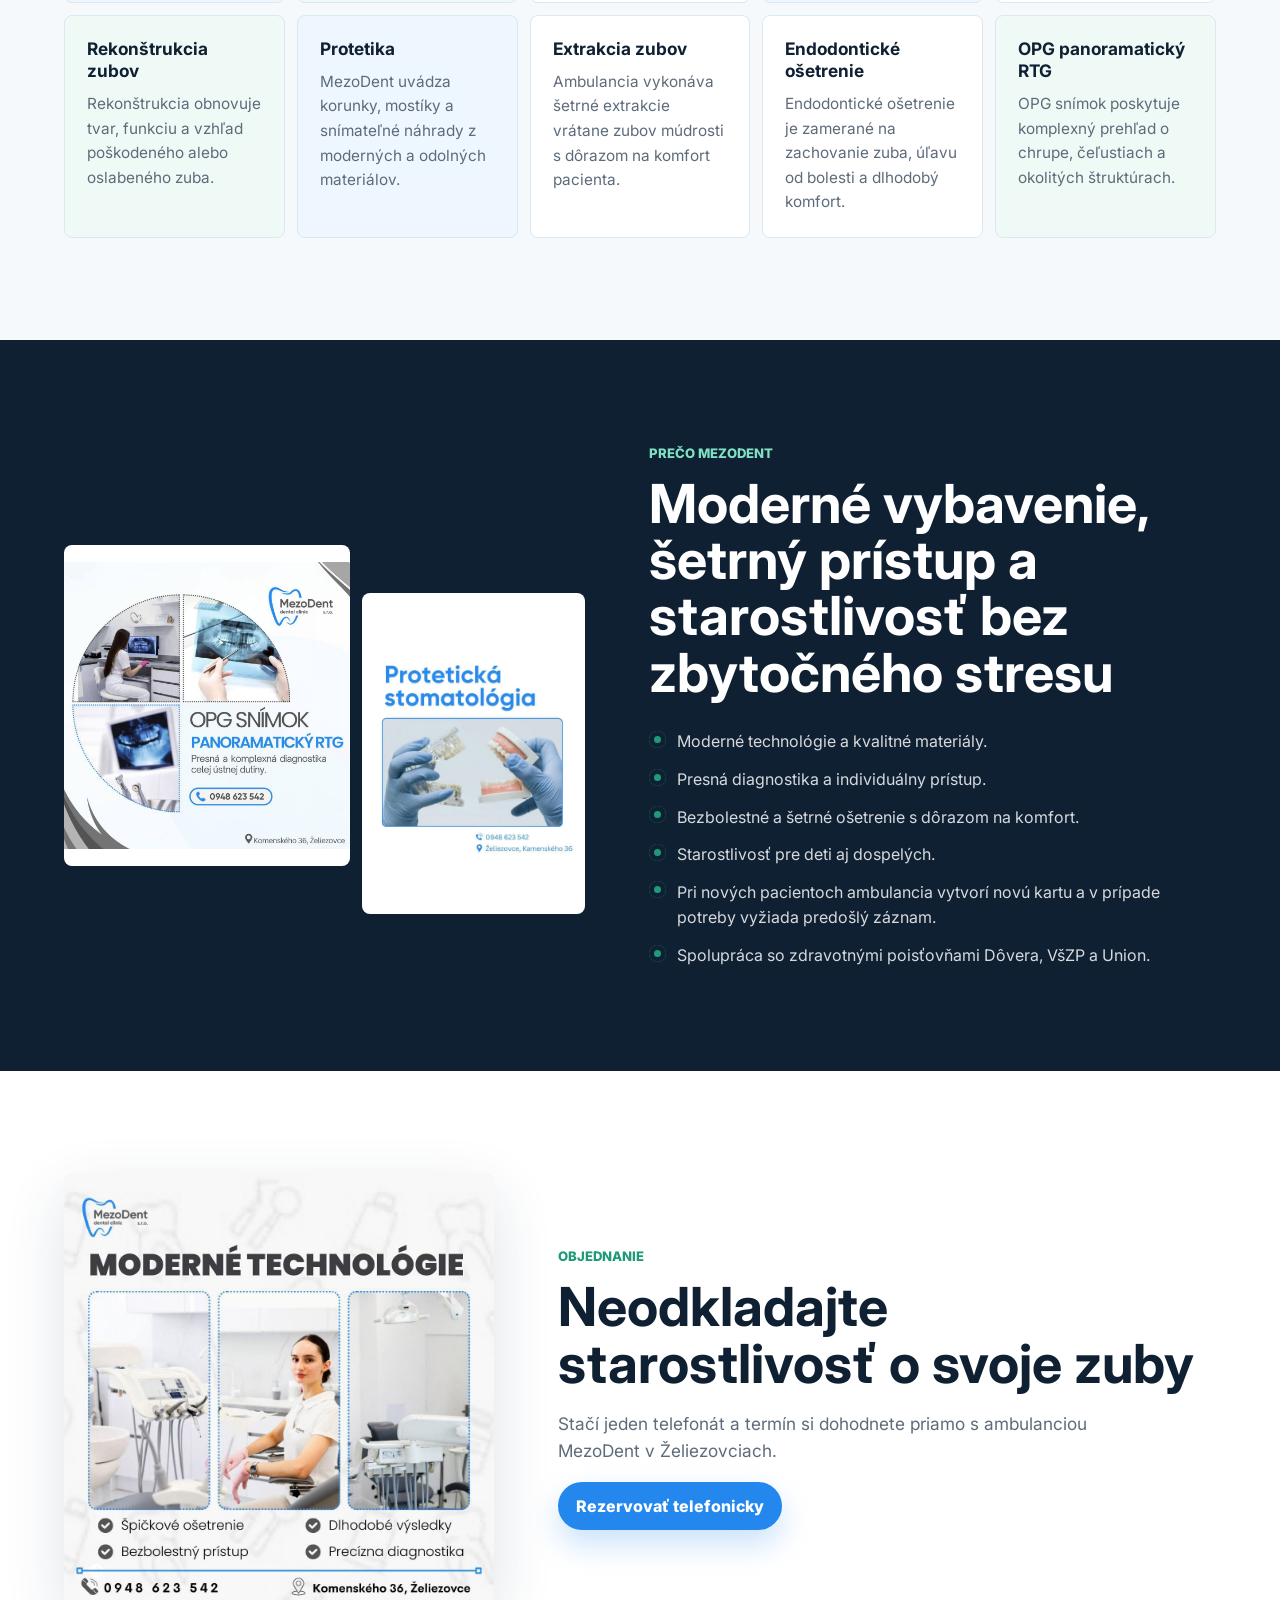
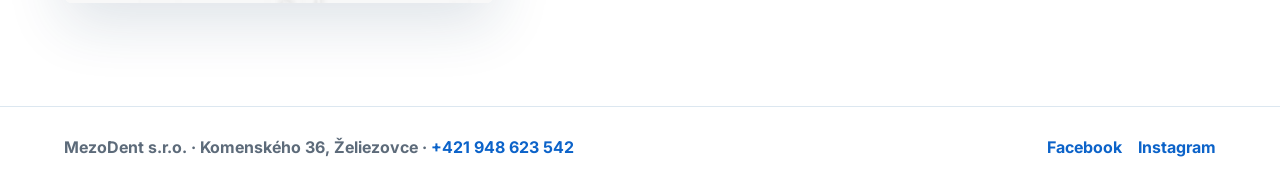
==== commit 7b80d2e3: "version 1.0" ====
--- a/index.html
+++ b/index.html
@@ -1,296 +1,202 @@
 <!doctype html>
-<html lang="en">
+<html lang="sk">
 <head>
   <meta charset="utf-8">
   <meta name="viewport" content="width=device-width, initial-scale=1">
-  <title>Mezodent s.r.o. | Modern Dental Clinic in Zelezovce</title>
-  <meta name="description" content="Professional dental care at Mezodent s.r.o. in Zelezovce. Preventive dentistry, hygiene, fillings, root canal treatment, crowns, prosthetics and consultations. Book your appointment.">
-  <meta name="keywords" content="dentist Zelezovce, dental clinic Zelezovce, Mezodent, zubar Zelezovce, dental hygiene, dental implants, root canal treatment">
+  <title>MezoDent | Zubná ambulancia v Želiezovciach</title>
+  <meta name="description" content="MezoDent je zubná ambulancia v Želiezovciach na adrese Komenského 36. Prijíma deti aj dospelých, poskytuje preventívnu, záchovnú, estetickú a protetickú starostlivosť.">
   <link rel="preconnect" href="https://fonts.googleapis.com">
   <link rel="preconnect" href="https://fonts.gstatic.com" crossorigin>
-  <link href="https://fonts.googleapis.com/css2?family=Manrope:wght@400;500;600;700;800&family=Playfair+Display:wght@600;700&display=swap" rel="stylesheet">
-  <link href="https://cdn.jsdelivr.net/npm/bootstrap@5.3.3/dist/css/bootstrap.min.css" rel="stylesheet">
-  <link href="https://cdnjs.cloudflare.com/ajax/libs/font-awesome/6.5.2/css/all.min.css" rel="stylesheet">
-  <link href="https://unpkg.com/aos@2.3.1/dist/aos.css" rel="stylesheet">
-  <link href="https://cdn.jsdelivr.net/npm/swiper@11/swiper-bundle.min.css" rel="stylesheet">
-  <link href="assets/css/style.css" rel="stylesheet">
+  <link href="https://fonts.googleapis.com/css2?family=Inter:wght@400;500;600;700;800&display=swap" rel="stylesheet">
+  <link rel="icon" href="assets/img/mezodent-logo.png">
+  <link rel="stylesheet" href="assets/css/style.css">
   <script type="application/ld+json">
   {
     "@context": "https://schema.org",
     "@type": "Dentist",
-    "name": "Mezodent s.r.o.",
-    "image": "https://images.unsplash.com/photo-1629909613654-28e377c37b09?auto=format&fit=crop&w=1200&q=80",
+    "name": "MezoDent s.r.o.",
     "telephone": "+421948623542",
-    "url": "https://example.com/",
+    "image": "assets/img/mezodent-logo.png",
     "sameAs": [
-      "https://www.instagram.com/mezodent_s.r.o/",
-      "https://www.facebook.com/mezodent.sk"
+      "https://www.facebook.com/mezodent.sk",
+      "https://www.instagram.com/mezodent_s.r.o/"
     ],
     "address": {
       "@type": "PostalAddress",
-      "streetAddress": "Komenskeho 667/36",
-      "addressLocality": "Zelezovce",
-      "postalCode": "93701",
+      "streetAddress": "Komenského 36",
+      "addressLocality": "Želiezovce",
       "addressCountry": "SK"
     },
-    "openingHours": "Mo-Fr 07:30-11:30, Mo-Fr 12:00-16:00",
+    "openingHours": "Mo-Fr 07:30-16:00",
     "medicalSpecialty": "Dentistry"
   }
   </script>
 </head>
 <body>
-  <nav class="navbar navbar-expand-lg fixed-top clinic-nav" aria-label="Main navigation">
-    <div class="container">
-      <a class="navbar-brand brand-mark" href="index.html" aria-label="Mezodent home">
-        <span class="brand-icon">M</span><span>Mezodent</span>
-      </a>
-      <button class="navbar-toggler" type="button" data-bs-toggle="offcanvas" data-bs-target="#mobileMenu" aria-controls="mobileMenu" aria-label="Open menu">
-        <span class="navbar-toggler-icon"></span>
-      </button>
-      <div class="collapse navbar-collapse">
-        <ul class="navbar-nav ms-auto align-items-lg-center gap-lg-2">
-          <li class="nav-item"><a class="nav-link active" href="index.html">Home</a></li>
-          <li class="nav-item"><a class="nav-link" href="about.html">About</a></li>
-          <li class="nav-item"><a class="nav-link" href="services.html">Services</a></li>
-          <li class="nav-item"><a class="nav-link" href="team.html">Team</a></li>
-          <li class="nav-item"><a class="nav-link" href="gallery.html">Gallery</a></li>
-          <li class="nav-item"><a class="nav-link" href="faq.html">FAQ</a></li>
-          <li class="nav-item"><a class="nav-link" href="contact.html">Contact</a></li>
-          <li class="nav-item ms-lg-3"><a class="btn btn-primary btn-sm" href="contact.html#appointment">Book an Appointment</a></li>
-        </ul>
-      </div>
-    </div>
-  </nav>
-
-  <div class="offcanvas offcanvas-end" tabindex="-1" id="mobileMenu" aria-labelledby="mobileMenuLabel">
-    <div class="offcanvas-header">
-      <h2 class="offcanvas-title h5" id="mobileMenuLabel">Mezodent</h2>
-      <button type="button" class="btn-close" data-bs-dismiss="offcanvas" aria-label="Close"></button>
-    </div>
-    <div class="offcanvas-body mobile-links">
-      <a href="index.html">Home</a><a href="about.html">About</a><a href="services.html">Services</a><a href="team.html">Team</a><a href="gallery.html">Gallery</a><a href="faq.html">FAQ</a><a href="contact.html">Contact</a>
-      <a class="btn btn-primary w-100 mt-3" href="contact.html#appointment">Book an Appointment</a>
-    </div>
-  </div>
-
-  <header class="hero">
-    <div class="hero-media" role="img" aria-label="Bright modern dental clinic treatment room"></div>
-    <div class="container hero-content">
-      <div class="row align-items-end g-5">
-        <div class="col-lg-8" data-aos="fade-up">
-          <span class="eyebrow">Dental clinic in Zelezovce</span>
-          <h1>Modern Dental Care for a Confident, Healthy Smile</h1>
-          <p>At Mezodent, we combine careful diagnostics, gentle treatment and a personal approach to help you feel calm, informed and well cared for.</p>
-          <div class="hero-actions">
-            <a class="btn btn-primary btn-lg" href="contact.html#appointment">Book an Appointment</a>
-            <a class="btn btn-light btn-lg" href="contact.html">Contact Us</a>
-            <a class="btn btn-outline-light btn-lg" href="services.html">View Services</a>
-          </div>
-        </div>
-        <div class="col-lg-4" data-aos="fade-left" data-aos-delay="150">
-          <div class="hero-panel">
-            <span class="panel-label">Verified clinic data</span>
-            <strong>Komenskeho 667/36, 93701 Zelezovce</strong>
-            <a href="tel:+421948623542">+421 948 623 542</a>
-            <small>Mon-Fri 7:30-11:30 / 12:00-16:00</small>
-          </div>
-        </div>
-      </div>
+  <header class="site-header">
+    <a class="brand" href="#top" aria-label="MezoDent">
+      <img src="assets/img/mezodent-logo.png" alt="MezoDent dental clinic">
+    </a>
+
+    <nav class="nav-links" aria-label="Hlavná navigácia">
+      <a href="#contact" data-sk="Kontakt" data-en="Contact">Kontakt</a>
+      <a href="#services" data-sk="Služby" data-en="Services">Služby</a>
+      <a href="#care" data-sk="Starostlivosť" data-en="Care">Starostlivosť</a>
+    </nav>
+
+    <div class="language-switch" aria-label="Language switch">
+      <button class="language-button is-active" type="button" data-lang="sk" aria-pressed="true">SK</button>
+      <button class="language-button" type="button" data-lang="en" aria-pressed="false">EN</button>
     </div>
   </header>
 
-  <main>
-    <section class="section intro-strip">
-      <div class="container">
-        <div class="row align-items-center g-4">
-          <div class="col-lg-7" data-aos="fade-up">
-            <span class="eyebrow dark">Complete care, clearly explained</span>
-            <h2>Private dental care that feels calm, precise and human.</h2>
-            <p>Mezodent s.r.o. is a dental clinic focused on complete, preventive and aesthetic dental care in a professional environment. The website uses verified public clinic data and clearly marks demo content until real photos and testimonials are supplied.</p>
-          </div>
-          <div class="col-lg-5">
-            <div class="trust-row" data-aos="fade-up" data-aos-delay="100">
-              <span>Vseobecna zdravotna poistovna</span>
-              <span>Dovera</span>
-              <span>Union</span>
-            </div>
+  <main id="top">
+    <section class="hero">
+      <div class="hero-main">
+        <figure class="hero-visual">
+          <picture>
+            <source media="(max-width: 620px)" srcset="assets/img/mezodent-mobile-cover.png">
+            <img src="assets/img/prevention.jpg" alt="MezoDent preventívne prehliadky s pacientom a zubnou starostlivosťou">
+          </picture>
+        </figure>
+
+        <div class="hero-copy">
+          <p class="eyebrow" data-sk="MezoDent, Želiezovce" data-en="MezoDent, Želiezovce">MezoDent, Želiezovce</p>
+          <h1 data-sk="Zdravé zuby, sebavedomý úsmev." data-en="Healthy teeth, a confident smile.">Zdravé zuby, sebavedomý úsmev.</h1>
+          <p class="hero-lead" data-sk="Komplexná stomatologická starostlivosť pre deti aj dospelých." data-en="Comprehensive dental care for children and adults.">Komplexná stomatologická starostlivosť pre deti aj dospelých.</p>
+          <p class="hero-intro" data-sk="Vitajte v MezoDent! Moderná stomatologická klinika, ktorá poskytuje vysokokvalitné služby starostlivosti o zuby pre celú rodinu." data-en="Welcome to MezoDent! A modern dental clinic providing high-quality dental care services for the whole family.">Vitajte v MezoDent! Moderná stomatologická klinika, ktorá poskytuje vysokokvalitné služby starostlivosti o zuby pre celú rodinu.</p>
+
+          <div class="hero-actions">
+            <a class="button button-primary" href="tel:+421948623542" data-sk="Zavolať 0948 623 542" data-en="Call +421 948 623 542">Zavolať 0948 623 542</a>
+            <a class="button button-secondary" href="#services" data-sk="Pozrieť služby" data-en="View services">Pozrieť služby</a>
           </div>
         </div>
       </div>
-    </section>
-
-    <section class="section">
-      <div class="container">
-        <div class="section-heading" data-aos="fade-up">
-          <span class="eyebrow dark">Why patients choose Mezodent</span>
-          <h2>Confidence starts before treatment begins.</h2>
+
+      <aside class="contact-panel" id="contact" aria-labelledby="contact-title">
+        <h2 id="contact-title" data-sk="Kontakt a adresa" data-en="Contact and location">Kontakt a adresa</h2>
+        <dl class="contact-list">
+          <div>
+            <dt data-sk="Telefón" data-en="Phone">Telefón</dt>
+            <dd><a href="tel:+421948623542">+421 948 623 542</a></dd>
+          </div>
+          <div>
+            <dt data-sk="Adresa" data-en="Address">Adresa</dt>
+            <dd>Komenského 36, Želiezovce</dd>
+          </div>
+          <div>
+            <dt data-sk="Ordinačné hodiny" data-en="Opening hours">Ordinačné hodiny</dt>
+            <dd data-sk="Pracovné dni 7:30 – 16:00" data-en="Weekdays 7:30 – 16:00">Pracovné dni 7:30 – 16:00</dd>
+          </div>
+          <div>
+            <dt data-sk="Noví pacienti" data-en="New patients">Noví pacienti</dt>
+            <dd data-sk="Prijímame deti aj dospelých." data-en="Children and adults are welcome.">Prijímame deti aj dospelých.</dd>
+          </div>
+        </dl>
+
+        <div class="contact-actions">
+          <a href="https://www.google.com/maps/search/?api=1&query=Komensk%C3%A9ho%2036%2C%20%C5%BDeliezovce" target="_blank" rel="noopener" data-sk="Otvoriť mapu" data-en="Open map">Otvoriť mapu</a>
+          <a href="https://www.facebook.com/mezodent.sk" target="_blank" rel="noopener">Facebook</a>
+          <a href="https://www.instagram.com/mezodent_s.r.o/" target="_blank" rel="noopener">Instagram</a>
         </div>
-        <div class="row g-4">
-          <div class="col-md-6 col-xl-4" data-aos="fade-up"><div class="feature-card"><i class="fa-solid fa-hand-holding-heart"></i><h3>Gentle approach</h3><p>Calm explanations, local anesthesia when needed and a care rhythm designed to reduce anxiety.</p></div></div>
-          <div class="col-md-6 col-xl-4" data-aos="fade-up" data-aos-delay="75"><div class="feature-card"><i class="fa-solid fa-clipboard-check"></i><h3>Individual plans</h3><p>After diagnostics, patients receive a clear treatment recommendation before work begins.</p></div></div>
-          <div class="col-md-6 col-xl-4" data-aos="fade-up" data-aos-delay="150"><div class="feature-card"><i class="fa-solid fa-shield-virus"></i><h3>Safety standards</h3><p>Sterilization, hygiene and patient safety are presented as visible trust signals throughout the site.</p></div></div>
-        </div>
-      </div>
-    </section>
-
-    <section class="section soft-bg">
-      <div class="container">
-        <div class="section-heading with-action" data-aos="fade-up">
-          <div>
-            <span class="eyebrow dark">Popular services</span>
-            <h2>Care for health, function and natural aesthetics.</h2>
-          </div>
-          <a class="btn btn-outline-primary" href="services.html">View all services</a>
-        </div>
-        <div class="row g-4">
-          <div class="col-md-6 col-lg-4" data-aos="fade-up"><a class="service-card" href="services.html#dental-hygiene"><i class="fa-solid fa-soap"></i><h3>Dental hygiene</h3><p>Professional cleaning for healthier gums, fresher breath and brighter enamel.</p></a></div>
-          <div class="col-md-6 col-lg-4" data-aos="fade-up" data-aos-delay="70"><a class="service-card" href="services.html#fillings"><i class="fa-solid fa-tooth"></i><h3>Fillings</h3><p>Tooth-colored restorations that repair decay with a natural look and comfortable bite.</p></a></div>
-          <div class="col-md-6 col-lg-4" data-aos="fade-up" data-aos-delay="140"><a class="service-card" href="services.html#root-canal-treatment"><i class="fa-solid fa-wave-square"></i><h3>Root canal treatment</h3><p>Gentle endodontic care to save infected teeth and relieve pain.</p></a></div>
-          <div class="col-md-6 col-lg-4" data-aos="fade-up"><a class="service-card" href="services.html#dental-crowns"><i class="fa-solid fa-crown"></i><h3>Crowns and bridges</h3><p>Durable restorations that rebuild strength, chewing comfort and smile balance.</p></a></div>
-          <div class="col-md-6 col-lg-4" data-aos="fade-up" data-aos-delay="70"><a class="service-card" href="services.html#dental-implants"><i class="fa-solid fa-screwdriver-wrench"></i><h3>Dental implants</h3><p>Long-term tooth replacement planned individually after diagnostics.</p></a></div>
-          <div class="col-md-6 col-lg-4" data-aos="fade-up" data-aos-delay="140"><a class="service-card" href="services.html#teeth-whitening"><i class="fa-solid fa-wand-magic-sparkles"></i><h3>Teeth whitening</h3><p>Safe whitening options designed to brighten the smile while respecting sensitivity.</p></a></div>
-        </div>
-      </div>
-    </section>
-
-    <section class="section split-section">
-      <div class="container">
-        <div class="row align-items-center g-5">
-          <div class="col-lg-6" data-aos="fade-right">
-            <img class="rounded-media" src="https://images.unsplash.com/photo-1606811971618-4486d14f3f99?auto=format&fit=crop&w=1200&q=80" alt="Dentist preparing treatment room">
-          </div>
-          <div class="col-lg-6" data-aos="fade-left">
-            <span class="eyebrow dark">Why choose us</span>
-            <h2>Clear communication. Careful diagnostics. Treatment with context.</h2>
-            <p>Patients should understand what is happening, why it matters and what the next step costs in time and comfort. Mezodent's site is structured to answer these questions before the first call.</p>
-            <ul class="check-list">
-              <li>First-visit guidance and treatment planning</li>
-              <li>Visible safety and sterilization messaging</li>
-              <li>Restorative, preventive and aesthetic service pathways</li>
-            </ul>
-            <a class="btn btn-primary" href="contact.html#appointment">Schedule Your First Visit</a>
-          </div>
-        </div>
-      </div>
-    </section>
-
-    <section class="section soft-bg">
-      <div class="container">
-        <div class="section-heading with-action" data-aos="fade-up">
-          <div>
-            <span class="eyebrow dark">Our dentists</span>
-            <h2>Care from a small, focused clinical team.</h2>
-          </div>
-          <a class="btn btn-outline-primary" href="team.html">Meet the team</a>
-        </div>
-        <div class="row g-4">
-          <div class="col-md-6" data-aos="fade-up">
-            <article class="doctor-card">
-              <img src="https://images.unsplash.com/photo-1622253692010-333f2da6031d?auto=format&fit=crop&w=900&q=80" alt="Placeholder portrait of dentist">
-              <div><span class="tag">Verified name, demo bio</span><h3>Ielyzaveta Arsentieva</h3><p>Dentist focused on careful diagnostics, complete dental care and calm communication with patients.</p></div>
-            </article>
-          </div>
-          <div class="col-md-6" data-aos="fade-up" data-aos-delay="90">
-            <article class="doctor-card">
-              <img src="https://images.unsplash.com/photo-1582750433449-648ed127bb54?auto=format&fit=crop&w=900&q=80" alt="Placeholder portrait of nurse">
-              <div><span class="tag">Verified name, demo bio</span><h3>Laura Puskova</h3><p>Nurse supporting patient comfort, preparation and safe clinical workflow during visits.</p></div>
-            </article>
-          </div>
-        </div>
-      </div>
-    </section>
-
-    <section class="section">
-      <div class="container">
-        <div class="section-heading with-action" data-aos="fade-up">
-          <div>
-            <span class="eyebrow dark">Gallery preview</span>
-            <h2>A clean visual proof system for real clinic cases.</h2>
-          </div>
-          <a class="btn btn-outline-primary" href="gallery.html">View gallery</a>
-        </div>
-        <div class="gallery-grid">
-          <img data-aos="zoom-in" src="https://images.unsplash.com/photo-1629909613654-28e377c37b09?auto=format&fit=crop&w=800&q=80" alt="Mezodent dental clinic reception placeholder">
-          <img data-aos="zoom-in" data-aos-delay="60" src="https://images.unsplash.com/photo-1588776814546-1ffcf47267a5?auto=format&fit=crop&w=800&q=80" alt="Dental instruments and clean treatment setup">
-          <img data-aos="zoom-in" data-aos-delay="120" src="https://images.unsplash.com/photo-1588776813677-77aaf5595b83?auto=format&fit=crop&w=800&q=80" alt="Dentist consultation placeholder">
-        </div>
-        <p class="small-note mt-3">Placeholder images. Replace with approved clinic photos and patient cases before launch.</p>
-      </div>
-    </section>
-
-    <section class="section testimonials-section">
-      <div class="container">
-        <div class="section-heading text-center" data-aos="fade-up">
-          <span class="eyebrow dark">Patient voices</span>
-          <h2>Demo testimonials until real reviews are approved.</h2>
-        </div>
-        <div class="swiper testimonialSwiper" data-aos="fade-up">
-          <div class="swiper-wrapper">
-            <div class="swiper-slide"><blockquote>"The doctor explained everything calmly and I felt safe during the visit." <span>Demo patient review</span></blockquote></div>
-            <div class="swiper-slide"><blockquote>"Professional approach, clean clinic and clear recommendations for the next steps." <span>Demo patient review</span></blockquote></div>
-            <div class="swiper-slide"><blockquote>"I appreciated the gentle care and the practical advice after treatment." <span>Demo patient review</span></blockquote></div>
-          </div>
-          <div class="swiper-pagination"></div>
-        </div>
-      </div>
-    </section>
-
-    <section class="section soft-bg">
-      <div class="container">
-        <div class="row g-5 align-items-start">
-          <div class="col-lg-5" data-aos="fade-right">
-            <span class="eyebrow dark">FAQ preview</span>
-            <h2>Answers that reduce hesitation.</h2>
-            <p>Patients often wait because they fear pain, price uncertainty or not knowing what will happen. The FAQ makes the first step easier.</p>
-            <a class="btn btn-primary" href="faq.html">Read all questions</a>
-          </div>
-          <div class="col-lg-7" data-aos="fade-left">
-            <div class="accordion clean-accordion" id="homeFaq">
-              <div class="accordion-item"><h3 class="accordion-header"><button class="accordion-button" type="button" data-bs-toggle="collapse" data-bs-target="#hf1">Is dental treatment painful?</button></h3><div id="hf1" class="accordion-collapse collapse show" data-bs-parent="#homeFaq"><div class="accordion-body">Most treatments are performed with local anesthesia and a gentle approach. The dentist explains each step so you know what to expect.</div></div></div>
-              <div class="accordion-item"><h3 class="accordion-header"><button class="accordion-button collapsed" type="button" data-bs-toggle="collapse" data-bs-target="#hf2">How can I book a consultation?</button></h3><div id="hf2" class="accordion-collapse collapse" data-bs-parent="#homeFaq"><div class="accordion-body">You can call the clinic, use the contact form, or message Mezodent via Instagram or Facebook.</div></div></div>
-              <div class="accordion-item"><h3 class="accordion-header"><button class="accordion-button collapsed" type="button" data-bs-toggle="collapse" data-bs-target="#hf3">Can I come with acute tooth pain?</button></h3><div id="hf3" class="accordion-collapse collapse" data-bs-parent="#homeFaq"><div class="accordion-body">Contact the clinic as soon as possible. Urgent cases should be prioritized depending on availability.</div></div></div>
-              <div class="accordion-item"><h3 class="accordion-header"><button class="accordion-button collapsed" type="button" data-bs-toggle="collapse" data-bs-target="#hf4">Do you provide implants?</button></h3><div id="hf4" class="accordion-collapse collapse" data-bs-parent="#homeFaq"><div class="accordion-body">Implant consultation can be presented, but final availability and protocol should be confirmed directly with the clinic.</div></div></div>
-            </div>
-          </div>
-        </div>
-      </div>
-    </section>
-
-    <section class="section cta-band">
-      <div class="container">
-        <div class="cta-box" data-aos="fade-up">
-          <span class="eyebrow">Ready to take care of your smile?</span>
-          <h2>Call us or send a request and we will help you choose the right next step.</h2>
-          <div class="hero-actions justify-content-center">
-            <a class="btn btn-light btn-lg" href="tel:+421948623542">Call Now</a>
-            <a class="btn btn-outline-light btn-lg" href="contact.html#appointment">Send a Request</a>
-          </div>
-        </div>
+      </aside>
+    </section>
+
+    <section class="image-strip" aria-label="MezoDent Instagram visuals">
+      <img src="assets/img/modern-care.jpg" alt="MezoDent post about modern dental care">
+      <img src="assets/img/services-overview.jpg" alt="MezoDent post about dental services">
+      <img src="assets/img/prosthetics.jpg" alt="MezoDent post about prosthetic dental solutions">
+    </section>
+
+    <section class="section services-section" id="services">
+      <div class="section-heading">
+        <p class="eyebrow" data-sk="Služby" data-en="Services">Služby</p>
+        <h2 data-sk="Starostlivosť o zdravý, funkčný a prirodzený úsmev" data-en="Care for a healthy, functional and natural smile">Starostlivosť o zdravý, funkčný a prirodzený úsmev</h2>
+        <p data-sk="Obsah vychádza z informácií publikovaných MezoDent: prevencia, ošetrenie kazu, detská starostlivosť, estetické riešenia, protetika a diagnostika." data-en="The content is based on information published by MezoDent: prevention, tooth decay treatment, children's care, aesthetic solutions, prosthetics and diagnostics.">Obsah vychádza z informácií publikovaných MezoDent: prevencia, ošetrenie kazu, detská starostlivosť, estetické riešenia, protetika a diagnostika.</p>
+      </div>
+
+      <div class="service-grid">
+        <article class="service-card">
+          <h3 data-sk="Preventívne prehliadky" data-en="Preventive check-ups">Preventívne prehliadky</h3>
+          <p data-sk="Pravidelná kontrola pomáha odhaliť kaz alebo zápal včas a predísť náročnejšiemu ošetreniu." data-en="Regular check-ups help detect tooth decay or inflammation early and prevent more demanding treatment.">Pravidelná kontrola pomáha odhaliť kaz alebo zápal včas a predísť náročnejšiemu ošetreniu.</p>
+        </article>
+        <article class="service-card">
+          <h3 data-sk="Dentálna hygiena" data-en="Dental hygiene">Dentálna hygiena</h3>
+          <p data-sk="Profesionálne odstránenie zubného kameňa podporuje zdravé ďasná, svieži dych a ochranu chrupu." data-en="Professional tartar removal supports healthy gums, fresh breath and protection of the teeth.">Profesionálne odstránenie zubného kameňa podporuje zdravé ďasná, svieži dych a ochranu chrupu.</p>
+        </article>
+        <article class="service-card">
+          <h3 data-sk="Ošetrenie kazu a plomby" data-en="Tooth decay treatment and fillings">Ošetrenie kazu a plomby</h3>
+          <p data-sk="Ambulancia používa moderné a kvalitné materiály pri ošetrení a plombovaní s dôrazom na prirodzený výsledok." data-en="The clinic uses modern, quality materials for treatment and fillings, with attention to a natural result.">Ambulancia používa moderné a kvalitné materiály pri ošetrení a plombovaní s dôrazom na prirodzený výsledok.</p>
+        </article>
+        <article class="service-card">
+          <h3 data-sk="Detská starostlivosť" data-en="Children's dental care">Detská starostlivosť</h3>
+          <p data-sk="Šetrné ošetrenie detského kazu a preventívne pečatenie fisúr pomáhajú chrániť detské zuby pred kazom." data-en="Gentle treatment of children's tooth decay and preventive fissure sealing help protect children's teeth from decay.">Šetrné ošetrenie detského kazu a preventívne pečatenie fisúr pomáhajú chrániť detské zuby pred kazom.</p>
+        </article>
+        <article class="service-card">
+          <h3 data-sk="Bielenie zubov" data-en="Teeth whitening">Bielenie zubov</h3>
+          <p data-sk="Profesionálne bielenie je prezentované ako rýchle, bezpečné a šetrné k sklovine." data-en="Professional whitening is presented as fast, safe and gentle on enamel.">Profesionálne bielenie je prezentované ako rýchle, bezpečné a šetrné k sklovine.</p>
+        </article>
+        <article class="service-card">
+          <h3 data-sk="Rekonštrukcia zubov" data-en="Tooth reconstruction">Rekonštrukcia zubov</h3>
+          <p data-sk="Rekonštrukcia obnovuje tvar, funkciu a vzhľad poškodeného alebo oslabeného zuba." data-en="Reconstruction restores the shape, function and appearance of a damaged or weakened tooth.">Rekonštrukcia obnovuje tvar, funkciu a vzhľad poškodeného alebo oslabeného zuba.</p>
+        </article>
+        <article class="service-card">
+          <h3 data-sk="Protetika" data-en="Prosthetics">Protetika</h3>
+          <p data-sk="MezoDent uvádza korunky, mostíky a snímateľné náhrady z moderných a odolných materiálov." data-en="MezoDent lists crowns, bridges and removable dentures made from modern, durable materials.">MezoDent uvádza korunky, mostíky a snímateľné náhrady z moderných a odolných materiálov.</p>
+        </article>
+        <article class="service-card">
+          <h3 data-sk="Extrakcia zubov" data-en="Tooth extraction">Extrakcia zubov</h3>
+          <p data-sk="Ambulancia vykonáva šetrné extrakcie vrátane zubov múdrosti s dôrazom na komfort pacienta." data-en="The clinic performs gentle extractions, including wisdom teeth, with attention to patient comfort.">Ambulancia vykonáva šetrné extrakcie vrátane zubov múdrosti s dôrazom na komfort pacienta.</p>
+        </article>
+        <article class="service-card">
+          <h3 data-sk="Endodontické ošetrenie" data-en="Root canal treatment">Endodontické ošetrenie</h3>
+          <p data-sk="Endodontické ošetrenie je zamerané na zachovanie zuba, úľavu od bolesti a dlhodobý komfort." data-en="Root canal treatment focuses on preserving the tooth, relieving pain and supporting long-term comfort.">Endodontické ošetrenie je zamerané na zachovanie zuba, úľavu od bolesti a dlhodobý komfort.</p>
+        </article>
+        <article class="service-card">
+          <h3 data-sk="OPG panoramatický RTG" data-en="OPG panoramic X-ray">OPG panoramatický RTG</h3>
+          <p data-sk="OPG snímok poskytuje komplexný prehľad o chrupe, čeľustiach a okolitých štruktúrach." data-en="An OPG image provides a comprehensive view of the teeth, jaws and surrounding structures.">OPG snímok poskytuje komplexný prehľad o chrupe, čeľustiach a okolitých štruktúrach.</p>
+        </article>
+      </div>
+    </section>
+
+    <section class="feature-band" id="care">
+      <div class="feature-media">
+        <img src="assets/img/opg-xray.jpg" alt="MezoDent post about OPG panoramic X-ray">
+        <img src="assets/img/prosthetics.jpg" alt="MezoDent post about prosthetic dental solutions">
+      </div>
+      <div class="feature-copy">
+        <p class="eyebrow" data-sk="Prečo MezoDent" data-en="Why MezoDent">Prečo MezoDent</p>
+        <h2 data-sk="Moderné vybavenie, šetrný prístup a starostlivosť bez zbytočného stresu" data-en="Modern equipment, a gentle approach and care without unnecessary stress">Moderné vybavenie, šetrný prístup a starostlivosť bez zbytočného stresu</h2>
+        <ul class="check-list">
+          <li data-sk="Moderné technológie a kvalitné materiály." data-en="Modern technology and quality materials.">Moderné technológie a kvalitné materiály.</li>
+          <li data-sk="Presná diagnostika a individuálny prístup." data-en="Precise diagnostics and an individual approach.">Presná diagnostika a individuálny prístup.</li>
+          <li data-sk="Bezbolestné a šetrné ošetrenie s dôrazom na komfort." data-en="Pain-minimizing, gentle treatment with attention to comfort.">Bezbolestné a šetrné ošetrenie s dôrazom na komfort.</li>
+          <li data-sk="Starostlivosť pre deti aj dospelých." data-en="Care for children and adults.">Starostlivosť pre deti aj dospelých.</li>
+          <li data-sk="Pri nových pacientoch ambulancia vytvorí novú kartu a v prípade potreby vyžiada predošlý záznam." data-en="For new patients, the clinic creates a new card and, if needed, requests previous records.">Pri nových pacientoch ambulancia vytvorí novú kartu a v prípade potreby vyžiada predošlý záznam.</li>
+          <li data-sk="Spolupráca so zdravotnými poisťovňami Dôvera, VšZP a Union." data-en="Cooperation with Dôvera, VšZP and Union health insurance companies.">Spolupráca so zdravotnými poisťovňami Dôvera, VšZP a Union.</li>
+        </ul>
+      </div>
+    </section>
+
+    <section class="cta-section">
+      <img src="assets/img/modern-care.jpg" alt="MezoDent post about modern dental care">
+      <div>
+        <p class="eyebrow" data-sk="Objednanie" data-en="Appointment">Objednanie</p>
+        <h2 data-sk="Neodkladajte starostlivosť o svoje zuby" data-en="Do not postpone care for your teeth">Neodkladajte starostlivosť o svoje zuby</h2>
+        <p data-sk="Stačí jeden telefonát a termín si dohodnete priamo s ambulanciou MezoDent v Želiezovciach." data-en="One phone call is enough to arrange your appointment directly with MezoDent in Želiezovce.">Stačí jeden telefonát a termín si dohodnete priamo s ambulanciou MezoDent v Želiezovciach.</p>
+        <a class="button button-primary" href="tel:+421948623542" data-sk="Rezervovať telefonicky" data-en="Book by phone">Rezervovať telefonicky</a>
       </div>
     </section>
   </main>
 
   <footer class="site-footer">
-    <div class="container">
-      <div class="row g-4">
-        <div class="col-lg-4"><a class="brand-mark footer-brand" href="index.html"><span class="brand-icon">M</span><span>Mezodent</span></a><p>Modern dental care in Zelezovce with a focus on prevention, calm communication and long-term oral health.</p></div>
-        <div class="col-sm-6 col-lg-2"><h3>Pages</h3><a href="about.html">About</a><a href="services.html">Services</a><a href="team.html">Team</a><a href="gallery.html">Gallery</a></div>
-        <div class="col-sm-6 col-lg-3"><h3>Contact</h3><a href="tel:+421948623542">+421 948 623 542</a><span>Komenskeho 667/36<br>93701 Zelezovce</span><span>Mon-Fri 7:30-16:00</span></div>
-        <div class="col-lg-3"><h3>Social</h3><div class="social-links"><a href="https://www.instagram.com/mezodent_s.r.o/" target="_blank" rel="noopener" aria-label="Instagram"><i class="fa-brands fa-instagram"></i></a><a href="https://www.facebook.com/mezodent.sk" target="_blank" rel="noopener" aria-label="Facebook"><i class="fa-brands fa-facebook-f"></i></a></div><a href="privacy.html">Privacy Policy</a></div>
-      </div>
-      <div class="footer-bottom"><span>&copy; <span data-year></span> Mezodent s.r.o.</span><span>Demo website content: replace placeholders before launch.</span></div>
+    <p>MezoDent s.r.o. · Komenského 36, Želiezovce · <a href="tel:+421948623542">+421 948 623 542</a></p>
+    <div>
+      <a href="https://www.facebook.com/mezodent.sk" target="_blank" rel="noopener">Facebook</a>
+      <a href="https://www.instagram.com/mezodent_s.r.o/" target="_blank" rel="noopener">Instagram</a>
     </div>
   </footer>
 
-  <div class="mobile-contact-bar">
-    <a href="tel:+421948623542"><i class="fa-solid fa-phone"></i> Call</a>
-    <a href="contact.html#appointment"><i class="fa-solid fa-calendar-check"></i> Form</a>
-    <a href="https://www.instagram.com/mezodent_s.r.o/" target="_blank" rel="noopener"><i class="fa-brands fa-instagram"></i> Instagram</a>
-  </div>
-
-  <script src="https://cdn.jsdelivr.net/npm/bootstrap@5.3.3/dist/js/bootstrap.bundle.min.js"></script>
-  <script src="https://unpkg.com/aos@2.3.1/dist/aos.js"></script>
-  <script src="https://cdn.jsdelivr.net/npm/swiper@11/swiper-bundle.min.js"></script>
   <script src="assets/js/main.js"></script>
 </body>
 </html>
--- a/assets/css/style.css
+++ b/assets/css/style.css
@@ -1,14 +1,15 @@
 :root {
-  --pearl: #f8faf9;
-  --white: #ffffff;
-  --teal: #0e3a3a;
-  --aqua: #2fa7a0;
-  --gold: #c8a96a;
-  --ink: #1f2933;
-  --muted: #66737c;
-  --line: #e5ecea;
-  --soft: #edf5f3;
-  --shadow: 0 22px 70px rgba(14, 58, 58, .12);
+  --ink: #102033;
+  --muted: #5d6b7a;
+  --line: #dce7f0;
+  --blue: #2387ee;
+  --blue-dark: #0c63c9;
+  --green: #1e9a78;
+  --soft-blue: #eef7ff;
+  --soft-green: #effaf6;
+  --paper: #ffffff;
+  --wash: #f6f9fc;
+  --shadow: 0 20px 60px rgba(20, 55, 90, 0.14);
 }
 
 * {
@@ -21,10 +22,15 @@
 
 body {
   margin: 0;
-  font-family: "Manrope", Arial, sans-serif;
+  background: var(--wash);
   color: var(--ink);
-  background: var(--pearl);
-  line-height: 1.65;
+  font-family: Inter, Arial, sans-serif;
+  line-height: 1.6;
+}
+
+a {
+  color: inherit;
+  text-decoration: none;
 }
 
 img {
@@ -32,871 +38,581 @@
   max-width: 100%;
 }
 
-a {
-  color: inherit;
-  text-decoration: none;
-}
-
-p {
+.site-header {
+  position: sticky;
+  top: 0;
+  z-index: 10;
+  display: grid;
+  grid-template-columns: minmax(150px, 230px) 1fr auto;
+  align-items: center;
+  gap: 24px;
+  padding: 10px clamp(18px, 5vw, 72px);
+  border-bottom: 1px solid rgba(220, 231, 240, 0.9);
+  background: rgba(255, 255, 255, 0.92);
+  backdrop-filter: blur(18px);
+}
+
+.brand img {
+  width: min(184px, 42vw);
+}
+
+.nav-links {
+  display: flex;
+  justify-content: center;
+  gap: 8px;
+}
+
+.nav-links a,
+.language-button {
+  border-radius: 999px;
+  padding: 9px 14px;
   color: var(--muted);
-  margin-bottom: 1.1rem;
+  font-weight: 700;
+  font-size: 0.92rem;
+}
+
+.nav-links a:hover,
+.nav-links a:focus-visible {
+  background: var(--soft-blue);
+  color: var(--blue-dark);
+}
+
+.language-switch {
+  display: flex;
+  gap: 4px;
+  padding: 4px;
+  border: 1px solid var(--line);
+  border-radius: 999px;
+  background: var(--paper);
+}
+
+.language-button {
+  border: 0;
+  background: transparent;
+  cursor: pointer;
+}
+
+.language-button.is-active {
+  background: var(--blue);
+  color: white;
+}
+
+.hero {
+  display: grid;
+  grid-template-columns: minmax(0, 1.4fr) minmax(320px, 0.62fr);
+  gap: clamp(22px, 3.6vw, 48px);
+  align-items: stretch;
+  padding: clamp(26px, 4.8vw, 70px) clamp(18px, 5vw, 72px) clamp(24px, 4vw, 42px);
+  background: linear-gradient(135deg, #f7fbff 0%, #eef7ff 52%, #effaf6 100%);
+}
+
+.hero-main {
+  display: grid;
+  grid-template-columns: minmax(260px, 0.58fr) minmax(0, 1fr);
+  gap: clamp(18px, 3.4vw, 42px);
+  align-items: center;
+}
+
+.hero-visual {
+  margin: 0;
+  overflow: hidden;
+  border: 1px solid rgba(220, 231, 240, 0.92);
+  border-radius: 8px;
+  background: white;
+  box-shadow: 0 18px 46px rgba(20, 55, 90, 0.12);
+}
+
+.hero-visual picture {
+  display: block;
+}
+
+.hero-visual img {
+  width: 100%;
+  aspect-ratio: 1 / 1;
+  object-fit: contain;
+  background: white;
+}
+
+.hero-copy {
+  align-self: center;
+  max-width: 680px;
+  padding: 8px 0;
+}
+
+.eyebrow {
+  margin: 0 0 12px;
+  color: var(--green);
+  font-size: 0.82rem;
+  font-weight: 800;
+  letter-spacing: 0;
+  text-transform: uppercase;
 }
 
 h1,
 h2,
+h3,
+p {
+  overflow-wrap: anywhere;
+}
+
+h1 {
+  max-width: 680px;
+  margin: 0;
+  font-size: clamp(2.25rem, 5vw, 4.95rem);
+  line-height: 1.02;
+  letter-spacing: 0;
+}
+
+h2 {
+  margin: 0;
+  font-size: clamp(2rem, 4.2vw, 3.85rem);
+  line-height: 1.05;
+  letter-spacing: 0;
+}
+
 h3 {
-  color: var(--teal);
-  font-weight: 800;
-  line-height: 1.08;
-  margin-bottom: 1rem;
-}
-
-h1 {
-  font-size: clamp(2.55rem, 6vw, 5.9rem);
-  letter-spacing: 0;
-}
-
-h2 {
-  font-size: clamp(2rem, 4vw, 3.35rem);
-}
-
-h3 {
-  font-size: 1.18rem;
-}
-
-.btn {
-  border-radius: 999px;
-  font-weight: 800;
-  padding: .82rem 1.25rem;
-  border-width: 1px;
-  transition: transform .22s ease, box-shadow .22s ease, background .22s ease, border-color .22s ease;
-}
-
-.btn:hover {
-  transform: translateY(-2px);
-}
-
-.btn-primary {
-  --bs-btn-bg: var(--teal);
-  --bs-btn-border-color: var(--teal);
-  --bs-btn-hover-bg: #134b4a;
-  --bs-btn-hover-border-color: #134b4a;
-  box-shadow: 0 14px 32px rgba(14, 58, 58, .18);
-}
-
-.btn-outline-primary {
-  --bs-btn-color: var(--teal);
-  --bs-btn-border-color: rgba(14, 58, 58, .28);
-  --bs-btn-hover-bg: var(--teal);
-  --bs-btn-hover-border-color: var(--teal);
-  background: rgba(255, 255, 255, .58);
-}
-
-.btn-light {
-  --bs-btn-bg: #ffffff;
-  --bs-btn-border-color: #ffffff;
-  --bs-btn-color: var(--teal);
-}
-
-.btn-outline-light {
-  color: #fff;
-  border-color: rgba(255, 255, 255, .66);
-}
-
-.clinic-nav {
-  background: rgba(248, 250, 249, .9);
-  backdrop-filter: blur(18px);
-  border-bottom: 1px solid rgba(229, 236, 234, .86);
-  padding: .85rem 0;
-}
-
-.brand-mark {
+  margin: 0 0 10px;
+  font-size: 1.08rem;
+  line-height: 1.28;
+}
+
+.hero-lead {
+  max-width: 620px;
+  margin: 20px 0 0;
+  color: #102033;
+  font-size: clamp(1.05rem, 1.45vw, 1.22rem);
+  font-weight: 700;
+}
+
+.hero-intro {
+  max-width: 620px;
+  margin: 12px 0 0;
+  color: var(--muted);
+  font-size: 1.02rem;
+}
+
+.hero-actions,
+.contact-actions {
+  display: flex;
+  flex-wrap: wrap;
+  gap: 12px;
+  margin-top: 28px;
+}
+
+.button,
+.contact-actions a {
   display: inline-flex;
   align-items: center;
-  gap: .7rem;
-  font-weight: 900;
-  color: var(--teal);
-}
-
-.brand-icon {
-  display: grid;
-  place-items: center;
-  width: 2.55rem;
-  height: 2.55rem;
+  justify-content: center;
+  min-height: 48px;
+  border-radius: 999px;
+  padding: 12px 18px;
+  font-weight: 800;
+  line-height: 1.2;
+}
+
+.button-primary {
+  background: var(--blue);
+  color: white;
+  box-shadow: 0 14px 30px rgba(35, 135, 238, 0.24);
+}
+
+.button-primary:hover,
+.button-primary:focus-visible {
+  background: var(--blue-dark);
+}
+
+.button-secondary,
+.contact-actions a {
+  border: 1px solid var(--line);
+  background: white;
+  color: var(--ink);
+}
+
+.button-secondary:hover,
+.button-secondary:focus-visible,
+.contact-actions a:hover,
+.contact-actions a:focus-visible {
+  border-color: rgba(35, 135, 238, 0.42);
+  color: var(--blue-dark);
+}
+
+.contact-panel {
+  align-self: center;
+  border: 1px solid rgba(220, 231, 240, 0.88);
+  border-radius: 8px;
+  padding: clamp(20px, 2.4vw, 30px);
+  background: rgba(255, 255, 255, 0.94);
+  box-shadow: var(--shadow);
+}
+
+.contact-panel h2 {
+  font-size: clamp(1.45rem, 2.6vw, 2.1rem);
+}
+
+.contact-list {
+  display: grid;
+  gap: 14px;
+  margin: 20px 0 0;
+}
+
+.contact-list div {
+  padding-bottom: 14px;
+  border-bottom: 1px solid var(--line);
+}
+
+.contact-list div:last-child {
+  padding-bottom: 0;
+  border-bottom: 0;
+}
+
+.contact-list dt {
+  color: var(--muted);
+  font-size: 0.82rem;
+  font-weight: 800;
+  text-transform: uppercase;
+}
+
+.contact-list dd {
+  margin: 4px 0 0;
+  color: var(--ink);
+  font-size: 1.1rem;
+  font-weight: 800;
+}
+
+.image-strip {
+  display: grid;
+  grid-template-columns: repeat(3, 1fr);
+  gap: 12px;
+  padding: 12px clamp(18px, 5vw, 72px) 0;
+}
+
+.image-strip img,
+.feature-media img,
+.cta-section img {
+  width: 100%;
+  height: 100%;
+  border-radius: 8px;
+  background: white;
+  object-fit: contain;
+}
+
+.image-strip img {
+  aspect-ratio: 16 / 10;
+}
+
+.section,
+.feature-band,
+.cta-section {
+  padding: clamp(58px, 8vw, 112px) clamp(18px, 5vw, 72px);
+}
+
+.section-heading {
+  max-width: 1220px;
+  margin: 0 auto 34px;
+}
+
+.section-heading p:not(.eyebrow) {
+  max-width: 760px;
+  margin: 18px 0 0;
+  color: var(--muted);
+  font-size: 1.03rem;
+}
+
+.service-grid {
+  display: grid;
+  grid-template-columns: repeat(5, minmax(0, 1fr));
+  gap: 12px;
+  max-width: 1220px;
+  margin: 0 auto;
+}
+
+.service-card {
+  min-height: 220px;
+  border: 1px solid var(--line);
+  border-radius: 8px;
+  padding: 22px;
+  background: var(--paper);
+}
+
+.service-card:nth-child(3n + 1) {
+  background: var(--soft-blue);
+}
+
+.service-card:nth-child(4n + 2) {
+  background: var(--soft-green);
+}
+
+.service-card p {
+  margin: 0;
+  color: var(--muted);
+  font-size: 0.96rem;
+}
+
+.feature-band {
+  display: grid;
+  grid-template-columns: minmax(300px, 0.92fr) minmax(0, 1fr);
+  gap: clamp(26px, 5vw, 68px);
+  align-items: center;
+  background: var(--ink);
+  color: white;
+}
+
+.feature-media {
+  display: grid;
+  grid-template-columns: 1fr 0.78fr;
+  gap: 12px;
+}
+
+.feature-media img {
+  aspect-ratio: 1 / 1.12;
+}
+
+.feature-media img:nth-child(2) {
+  margin-top: 48px;
+}
+
+.feature-copy .eyebrow {
+  color: #7fe0c4;
+}
+
+.feature-copy h2 {
+  max-width: 760px;
+}
+
+.check-list {
+  display: grid;
+  gap: 12px;
+  max-width: 760px;
+  margin: 28px 0 0;
+  padding: 0;
+  list-style: none;
+}
+
+.check-list li {
+  position: relative;
+  padding-left: 28px;
+  color: rgba(255, 255, 255, 0.83);
+}
+
+.check-list li::before {
+  position: absolute;
+  top: 0.1em;
+  left: 0;
+  content: "";
+  width: 17px;
+  height: 17px;
   border-radius: 50%;
-  color: var(--white);
-  background: linear-gradient(135deg, var(--teal), var(--aqua));
-  box-shadow: 0 10px 22px rgba(47, 167, 160, .22);
-}
-
-.nav-link {
-  color: #405058;
-  font-weight: 800;
-  font-size: .94rem;
-}
-
-.nav-link:hover,
-.nav-link.active {
-  color: var(--teal);
-}
-
-.mobile-links {
-  display: grid;
-  gap: .95rem;
-}
-
-.mobile-links a {
-  font-weight: 800;
-  color: var(--teal);
-}
-
-.hero {
-  min-height: 94vh;
-  position: relative;
-  display: flex;
-  align-items: flex-end;
-  padding: 8rem 0 4rem;
-  overflow: hidden;
-  background: var(--teal);
-}
-
-.hero-media {
-  position: absolute;
-  inset: 0;
-  background:
-    linear-gradient(90deg, rgba(8, 36, 36, .92) 0%, rgba(8, 36, 36, .6) 44%, rgba(8, 36, 36, .18) 100%),
-    url("https://images.unsplash.com/photo-1629909613654-28e377c37b09?auto=format&fit=crop&w=2200&q=82") center/cover no-repeat;
-  transform: scale(1.02);
-}
-
-.hero-content {
-  position: relative;
-  z-index: 1;
-}
-
-.hero h1 {
-  color: #fff;
-  max-width: 960px;
-}
-
-.hero p {
-  max-width: 760px;
-  color: rgba(255, 255, 255, .86);
-  font-size: 1.22rem;
-}
-
-.hero-actions {
+  background: var(--green);
+  box-shadow: inset 0 0 0 5px var(--ink);
+}
+
+.cta-section {
+  display: grid;
+  grid-template-columns: minmax(260px, 430px) minmax(0, 680px);
+  gap: clamp(24px, 5vw, 64px);
+  align-items: center;
+  background: white;
+}
+
+.cta-section img {
+  aspect-ratio: 1 / 1;
+  box-shadow: var(--shadow);
+}
+
+.cta-section p:not(.eyebrow) {
+  max-width: 590px;
+  color: var(--muted);
+  font-size: 1.08rem;
+}
+
+.site-footer {
   display: flex;
   flex-wrap: wrap;
-  gap: .85rem;
-  margin-top: 1.8rem;
-}
-
-.hero-panel {
-  background: rgba(255, 255, 255, .93);
-  border: 1px solid rgba(255, 255, 255, .55);
-  border-radius: 8px;
-  padding: 1.4rem;
-  box-shadow: var(--shadow);
-}
-
-.hero-panel strong,
-.hero-panel a,
-.hero-panel small {
-  display: block;
-}
-
-.hero-panel a {
-  color: var(--teal);
-  font-weight: 900;
-  margin: .6rem 0;
-}
-
-.panel-label,
-.eyebrow,
-.tag {
-  display: inline-flex;
-  align-items: center;
-  gap: .45rem;
-  color: var(--gold);
-  font-weight: 900;
-  text-transform: uppercase;
-  letter-spacing: .08em;
-  font-size: .75rem;
-  margin-bottom: .85rem;
-}
-
-.eyebrow.dark,
-.tag {
-  color: var(--aqua);
-}
-
-.section {
-  padding: 6.25rem 0;
-}
-
-.page-main {
-  padding-top: 4.5rem;
-}
-
-.page-hero {
-  padding: 7.5rem 0 4.5rem;
-  background:
-    linear-gradient(135deg, rgba(248, 250, 249, .94), rgba(237, 245, 243, .92)),
-    url("https://images.unsplash.com/photo-1606811841689-23dfddce3e95?auto=format&fit=crop&w=1800&q=78") center/cover no-repeat;
-  border-bottom: 1px solid var(--line);
-}
-
-.page-hero .container {
-  max-width: 920px;
-}
-
-.page-hero p {
-  font-size: 1.12rem;
-  max-width: 760px;
-}
-
-.soft-bg {
-  background: var(--soft);
-}
-
-.intro-strip {
-  background: var(--white);
-}
-
-.section-heading {
-  max-width: 850px;
-  margin-bottom: 2.8rem;
-}
-
-.section-heading.text-center {
-  margin-left: auto;
-  margin-right: auto;
-}
-
-.section-heading.with-action {
+  justify-content: space-between;
+  gap: 16px;
+  padding: 28px clamp(18px, 5vw, 72px);
+  border-top: 1px solid var(--line);
+  background: var(--paper);
+  color: var(--muted);
+  font-weight: 700;
+}
+
+.site-footer p {
+  margin: 0;
+}
+
+.site-footer div {
   display: flex;
-  align-items: end;
-  justify-content: space-between;
-  gap: 1.5rem;
-  max-width: none;
-}
-
-.trust-row {
-  display: grid;
-  grid-template-columns: repeat(3, 1fr);
-  gap: .85rem;
-}
-
-.trust-row span {
-  min-height: 74px;
-  display: grid;
-  place-items: center;
-  text-align: center;
-  padding: .9rem;
-  background: var(--pearl);
-  border: 1px solid var(--line);
-  border-radius: 8px;
-  color: var(--teal);
-  font-weight: 900;
-}
-
-.feature-card,
-.service-card,
-.doctor-card,
-.team-profile,
-.contact-card,
-.appointment-form,
-.policy-card {
-  background: var(--white);
-  border: 1px solid var(--line);
-  border-radius: 8px;
-  box-shadow: 0 16px 50px rgba(14, 58, 58, .06);
-}
-
-.feature-card,
-.service-card {
-  height: 100%;
-  padding: 1.6rem;
-}
-
-.feature-card i,
-.service-card i,
-.services-list i {
-  width: 3.1rem;
-  height: 3.1rem;
-  display: grid;
-  place-items: center;
-  border-radius: 50%;
-  color: var(--teal);
-  background: rgba(47, 167, 160, .12);
-  margin-bottom: 1.1rem;
-}
-
-.feature-card.compact {
-  padding: 1.35rem;
-}
-
-.service-card {
-  display: block;
-  transition: transform .22s ease, box-shadow .22s ease, border-color .22s ease;
-}
-
-.service-card:hover {
-  transform: translateY(-6px);
-  border-color: rgba(47, 167, 160, .38);
-  box-shadow: var(--shadow);
-}
-
-.rounded-media {
-  width: 100%;
-  border-radius: 8px;
-  aspect-ratio: 1.08 / .82;
-  object-fit: cover;
-  box-shadow: var(--shadow);
-}
-
-.check-list {
-  list-style: none;
-  padding: 0;
-  margin: 1.4rem 0 1.7rem;
-  display: grid;
-  gap: .85rem;
-}
-
-.check-list li {
-  position: relative;
-  padding-left: 2rem;
-  color: var(--ink);
-  font-weight: 700;
-}
-
-.check-list li::before {
-  content: "\f00c";
-  font-family: "Font Awesome 6 Free";
-  font-weight: 900;
-  color: var(--aqua);
-  position: absolute;
-  left: 0;
-  top: .05rem;
-}
-
-.doctor-card {
-  display: grid;
-  grid-template-columns: 170px 1fr;
-  gap: 1.35rem;
-  padding: 1rem;
-  height: 100%;
-}
-
-.doctor-card img {
-  height: 100%;
-  min-height: 210px;
-  width: 100%;
-  object-fit: cover;
-  border-radius: 6px;
-}
-
-.gallery-grid {
-  display: grid;
-  grid-template-columns: repeat(3, 1fr);
-  gap: 1rem;
-}
-
-.gallery-grid.large {
-  grid-template-columns: repeat(3, 1fr);
-}
-
-.gallery-grid img {
-  width: 100%;
-  aspect-ratio: 1.18 / 1;
-  object-fit: cover;
-  border-radius: 8px;
-  box-shadow: 0 12px 32px rgba(14, 58, 58, .08);
-}
-
-.small-note {
-  color: #7d6b35;
-  font-size: .9rem;
-  font-weight: 700;
-}
-
-.testimonials-section {
-  background: #fff;
-}
-
-.testimonialSwiper {
-  padding: 0 0 3rem;
-}
-
-blockquote {
-  margin: 0 auto;
-  max-width: 850px;
-  background: var(--pearl);
-  border: 1px solid var(--line);
-  border-radius: 8px;
-  padding: 2rem;
-  text-align: center;
-  color: var(--teal);
-  font-size: 1.25rem;
-  font-weight: 800;
-}
-
-blockquote span {
-  display: block;
-  margin-top: 1rem;
-  color: var(--muted);
-  font-size: .9rem;
-}
-
-.swiper-pagination-bullet-active {
-  background: var(--teal);
-}
-
-.clean-accordion {
-  display: grid;
-  gap: .8rem;
-}
-
-.clean-accordion .accordion-item {
-  border: 1px solid var(--line);
-  border-radius: 8px;
-  overflow: hidden;
-  background: #fff;
-}
-
-.clean-accordion .accordion-button {
-  font-weight: 900;
-  color: var(--teal);
-  background: #fff;
-  box-shadow: none;
-}
-
-.clean-accordion .accordion-button:not(.collapsed) {
-  background: rgba(47, 167, 160, .1);
-}
-
-.faq-wide {
-  max-width: 980px;
-  margin: 0 auto;
-}
-
-.cta-band {
-  background: var(--teal);
-  color: #fff;
-}
-
-.cta-box {
-  text-align: center;
-  max-width: 900px;
-  margin: 0 auto;
-}
-
-.cta-box h2,
-.cta-box p {
-  color: #fff;
-}
-
-.site-footer {
-  background: #092929;
-  color: rgba(255, 255, 255, .78);
-  padding: 4rem 0 1.2rem;
-}
-
-.site-footer h3 {
-  color: #fff;
-  font-size: 1rem;
-}
-
-.site-footer p,
-.site-footer span {
-  color: rgba(255, 255, 255, .72);
+  gap: 16px;
 }
 
 .site-footer a {
-  display: block;
-  color: rgba(255, 255, 255, .82);
-  margin-bottom: .55rem;
-}
-
-.footer-brand {
-  color: #fff;
-  margin-bottom: 1rem;
-}
-
-.social-links {
-  display: flex;
-  align-items: center;
-  gap: .7rem;
-  margin: .8rem 0 1rem;
-}
-
-.social-links a {
-  display: grid;
-  place-items: center;
-  width: 2.8rem;
-  height: 2.8rem;
-  color: #fff;
-  background: rgba(255, 255, 255, .12);
-  border: 1px solid rgba(255, 255, 255, .16);
-  border-radius: 50%;
-  margin: 0;
-}
-
-.footer-bottom {
-  display: flex;
-  justify-content: space-between;
-  gap: 1rem;
-  flex-wrap: wrap;
-  border-top: 1px solid rgba(255, 255, 255, .12);
-  padding-top: 1.2rem;
-  margin-top: 3rem;
-  font-size: .9rem;
-}
-
-.footer-bottom.top-only {
-  margin-top: 0;
-}
-
-.service-tags {
-  display: flex;
-  flex-wrap: wrap;
-  gap: .7rem;
-  margin-bottom: 2rem;
-}
-
-.service-tags a {
-  border-radius: 999px;
-  border: 1px solid var(--line);
-  background: #fff;
-  color: var(--teal);
-  font-weight: 900;
-  padding: .72rem 1rem;
-}
-
-.services-list {
-  display: grid;
-  grid-template-columns: repeat(2, minmax(0, 1fr));
-  gap: 1rem;
-}
-
-.services-list article {
-  display: grid;
-  grid-template-columns: auto 1fr;
-  gap: 1rem;
-  background: #fff;
-  border: 1px solid var(--line);
-  border-radius: 8px;
-  padding: 1.35rem;
-}
-
-.services-list article h2 {
-  font-size: 1.25rem;
-}
-
-.services-list article a {
-  color: var(--aqua);
-  font-weight: 900;
-}
-
-.team-profile {
-  display: grid;
-  grid-template-columns: 220px 1fr;
-  gap: 1.5rem;
-  padding: 1.1rem;
-  height: 100%;
-}
-
-.team-profile img {
-  height: 100%;
-  min-height: 360px;
-  width: 100%;
-  object-fit: cover;
-  border-radius: 6px;
-}
-
-.role {
-  color: var(--gold);
-  font-weight: 900;
-}
-
-.timeline {
-  display: grid;
-  gap: 1rem;
-}
-
-.timeline div {
-  display: grid;
-  grid-template-columns: 60px 1fr;
-  gap: 1rem;
-  padding: 1.25rem;
-  background: #fff;
-  border: 1px solid var(--line);
-  border-radius: 8px;
-}
-
-.timeline span {
-  color: var(--gold);
-  font-weight: 900;
-  font-size: 1.1rem;
-}
-
-.timeline h3,
-.timeline p {
-  margin-bottom: .2rem;
-}
-
-.comparison {
-  position: relative;
-  overflow: hidden;
-  border-radius: 8px;
-  box-shadow: var(--shadow);
-}
-
-.comparison img {
-  width: 100%;
-  aspect-ratio: 1.35 / .82;
-  object-fit: cover;
-}
-
-.comparison-after {
-  position: absolute;
-  inset: 0;
-  clip-path: inset(0 calc(100% - var(--position)) 0 0);
-}
-
-.comparison input {
-  position: absolute;
-  left: 5%;
-  right: 5%;
-  bottom: 1rem;
-  width: 90%;
-  accent-color: var(--gold);
-}
-
-.contact-card,
-.appointment-form,
-.policy-card {
-  padding: 1.6rem;
-}
-
-.contact-card p {
-  display: flex;
-  gap: .75rem;
-  align-items: flex-start;
-}
-
-.contact-card i {
-  color: var(--aqua);
-  margin-top: .28rem;
-}
-
-.contact-card small {
-  color: var(--gold);
-  font-weight: 800;
-  margin-left: .35rem;
-}
-
-.map-placeholder {
-  min-height: 260px;
-  display: grid;
-  place-items: center;
-  text-align: center;
-  margin-top: 1rem;
-  border-radius: 8px;
-  border: 1px dashed rgba(14, 58, 58, .28);
-  color: var(--teal);
-  font-weight: 900;
-  background:
-    linear-gradient(45deg, rgba(47, 167, 160, .12), rgba(200, 169, 106, .11)),
-    var(--pearl);
-}
-
-.appointment-form label {
-  display: block;
-  color: var(--teal);
-  font-weight: 900;
-  margin-bottom: .45rem;
-}
-
-.appointment-form input,
-.appointment-form select,
-.appointment-form textarea {
-  width: 100%;
-  border: 1px solid var(--line);
-  border-radius: 8px;
-  padding: .9rem 1rem;
-  color: var(--ink);
-  background: var(--pearl);
-  outline: none;
-  transition: border-color .2s ease, box-shadow .2s ease;
-}
-
-.appointment-form input:focus,
-.appointment-form select:focus,
-.appointment-form textarea:focus {
-  border-color: var(--aqua);
-  box-shadow: 0 0 0 .22rem rgba(47, 167, 160, .13);
-}
-
-.appointment-form .is-invalid {
-  border-color: #b54747;
-}
-
-.field-error {
-  display: block;
-  min-height: 1.2rem;
-  color: #b54747;
-  font-weight: 800;
-  font-size: .82rem;
-  margin-top: .3rem;
-}
-
-.form-status {
-  border-radius: 8px;
-  font-weight: 800;
-  margin-bottom: 1rem;
-}
-
-.form-status.success {
-  color: #0d5d42;
-  background: #e8f7ef;
-  padding: .9rem 1rem;
-}
-
-.form-status.error {
-  color: #8d2e2e;
-  background: #fdecec;
-  padding: .9rem 1rem;
-}
-
-.policy-card {
-  max-width: 900px;
-  margin: 0 auto;
-}
-
-.policy-card h2 {
-  font-size: 1.35rem;
-  margin-top: 1.8rem;
-}
-
-.policy-card h2:first-child {
-  margin-top: 0;
-}
-
-.mobile-contact-bar {
-  display: none;
-}
-
-@media (max-width: 991px) {
+  color: var(--blue-dark);
+}
+
+@media (max-width: 1100px) {
   .hero {
-    min-height: auto;
-    padding: 8rem 0 3.5rem;
-  }
-
-  .hero-media {
-    background:
-      linear-gradient(180deg, rgba(8, 36, 36, .78) 0%, rgba(8, 36, 36, .8) 100%),
-      url("https://images.unsplash.com/photo-1629909613654-28e377c37b09?auto=format&fit=crop&w=1600&q=80") center/cover no-repeat;
-  }
-
-  .section {
-    padding: 4.5rem 0;
-  }
-
-  .section-heading.with-action {
-    align-items: flex-start;
+    grid-template-columns: 1fr;
+  }
+
+  .service-grid {
+    grid-template-columns: repeat(2, minmax(0, 1fr));
+  }
+}
+
+@media (max-width: 860px) {
+  .site-header {
+    grid-template-columns: 1fr auto;
+  }
+
+  .brand img {
+    width: 154px;
+  }
+
+  .nav-links {
+    grid-column: 1 / -1;
+    order: 3;
+    justify-content: flex-start;
+    overflow-x: auto;
+    padding-bottom: 2px;
+  }
+
+  .hero,
+  .section-heading,
+  .feature-band,
+  .cta-section {
+    grid-template-columns: 1fr;
+  }
+
+  .hero-main {
+    grid-template-columns: minmax(0, 0.82fr) minmax(0, 1fr);
+  }
+
+  .hero {
+    padding-top: 28px;
+  }
+
+  .image-strip {
+    grid-template-columns: none;
+    grid-auto-flow: column;
+    grid-auto-columns: minmax(220px, 76vw);
+    overflow-x: auto;
+    scroll-snap-type: x proximity;
+    -webkit-overflow-scrolling: touch;
+  }
+
+  .image-strip img {
+    scroll-snap-align: start;
+    aspect-ratio: 4 / 3;
+  }
+
+  .feature-media {
+    max-width: 620px;
+  }
+}
+
+@media (max-width: 620px) {
+  .site-header {
+    gap: 8px;
+    padding: 8px 14px;
+  }
+
+  .brand img {
+    width: 96px;
+  }
+
+  .hero {
+    gap: 18px;
+    padding: 18px 20px 24px;
+  }
+
+  .hero-main {
+    grid-template-columns: 1fr;
+    gap: 18px;
+  }
+
+  .hero-visual {
+    order: -1;
+  }
+
+  .hero-visual img {
+    aspect-ratio: 2.72 / 1;
+  }
+
+  h1 {
+    font-size: clamp(2.05rem, 11vw, 2.7rem);
+    line-height: 1.06;
+  }
+
+  .hero-lead {
+    margin-top: 14px;
+    font-size: 1rem;
+  }
+
+  .hero-intro {
+    font-size: 0.96rem;
+  }
+
+  .hero-actions {
+    margin-top: 20px;
+  }
+
+  .contact-panel {
+    padding: 20px;
+  }
+
+  .contact-list {
+    gap: 12px;
+    margin-top: 16px;
+  }
+
+  .contact-list dd {
+    font-size: 1rem;
+  }
+
+  .language-button {
+    padding: 6px 8px;
+    font-size: 0.82rem;
+  }
+
+  .language-switch {
+    padding: 3px;
+  }
+
+  .nav-links {
+    gap: 4px;
+  }
+
+  .nav-links a {
+    padding: 5px 8px;
+    font-size: 0.82rem;
+    white-space: nowrap;
+  }
+
+  .hero-actions,
+  .contact-actions {
     flex-direction: column;
   }
 
-  .trust-row,
-  .gallery-grid,
-  .gallery-grid.large,
-  .services-list {
-    grid-template-columns: 1fr 1fr;
-  }
-
-  .team-profile {
+  .button,
+  .contact-actions a {
+    width: 100%;
+  }
+
+  .service-grid {
     grid-template-columns: 1fr;
   }
 
-  .team-profile img {
-    min-height: 320px;
-  }
-}
-
-@media (max-width: 767px) {
-  body {
-    padding-bottom: 4.1rem;
-  }
-
-  .page-main {
-    padding-top: 4rem;
-  }
-
-  .page-hero {
-    padding: 5.8rem 0 3.2rem;
-  }
-
-  .hero-actions .btn,
-  .page-hero .btn {
-    width: 100%;
-  }
-
-  .trust-row,
-  .gallery-grid,
-  .gallery-grid.large,
-  .services-list {
+  .service-card {
+    min-height: 0;
+  }
+
+  .feature-media {
     grid-template-columns: 1fr;
   }
 
-  .doctor-card,
-  .services-list article {
-    grid-template-columns: 1fr;
-  }
-
-  .doctor-card img {
-    min-height: 280px;
-  }
-
-  .timeline div {
-    grid-template-columns: 1fr;
-  }
-
-  .site-footer {
-    padding-bottom: 5.4rem;
-  }
-
-  .footer-bottom {
-    flex-direction: column;
-  }
-
-  .mobile-contact-bar {
-    position: fixed;
-    z-index: 1050;
-    left: .75rem;
-    right: .75rem;
-    bottom: .75rem;
-    display: grid;
-    grid-template-columns: repeat(3, 1fr);
-    overflow: hidden;
-    border-radius: 999px;
-    background: var(--teal);
-    box-shadow: 0 18px 45px rgba(14, 58, 58, .28);
-  }
-
-  .mobile-contact-bar a {
-    display: grid;
-    place-items: center;
-    gap: .16rem;
-    min-height: 3.35rem;
-    color: #fff;
-    font-size: .78rem;
-    font-weight: 900;
-    border-right: 1px solid rgba(255, 255, 255, .14);
-  }
-
-  .mobile-contact-bar a:last-child {
-    border-right: 0;
-  }
-}
+  .feature-media img:nth-child(2) {
+    margin-top: 0;
+  }
+}
